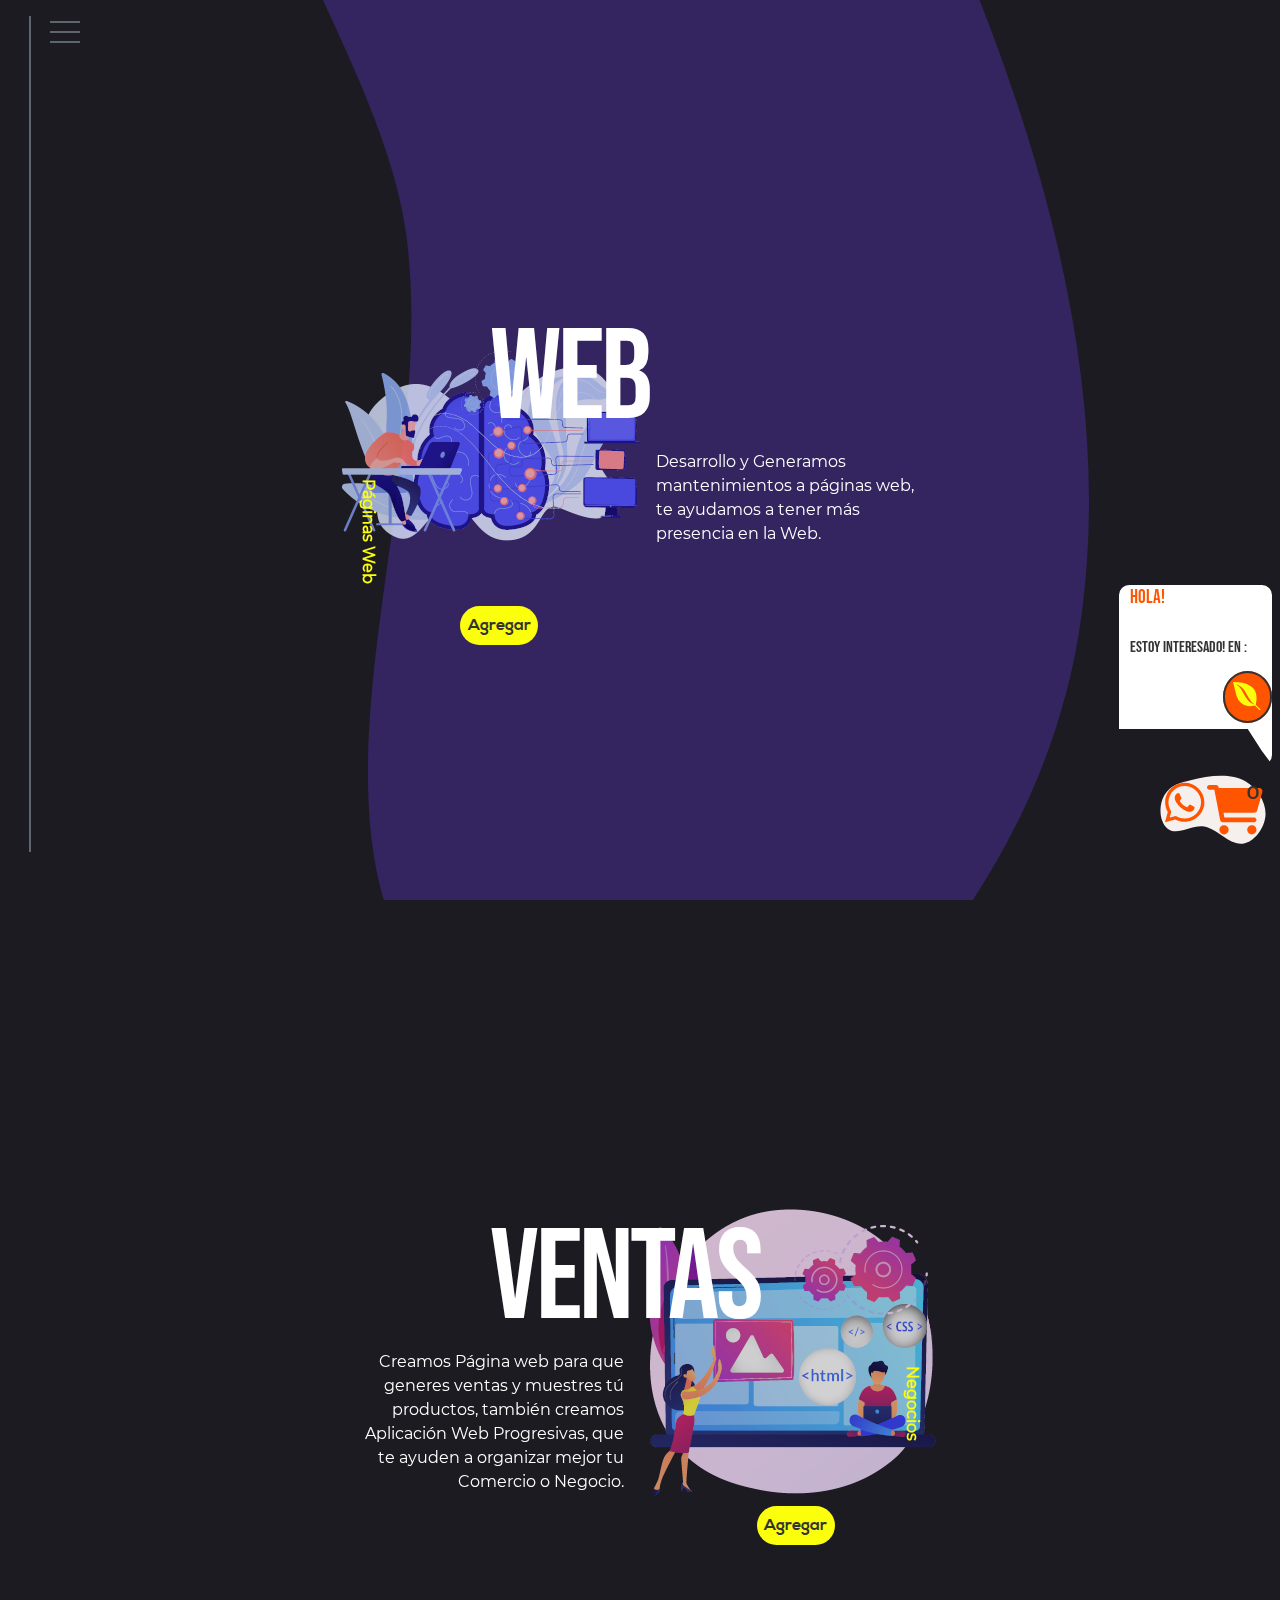
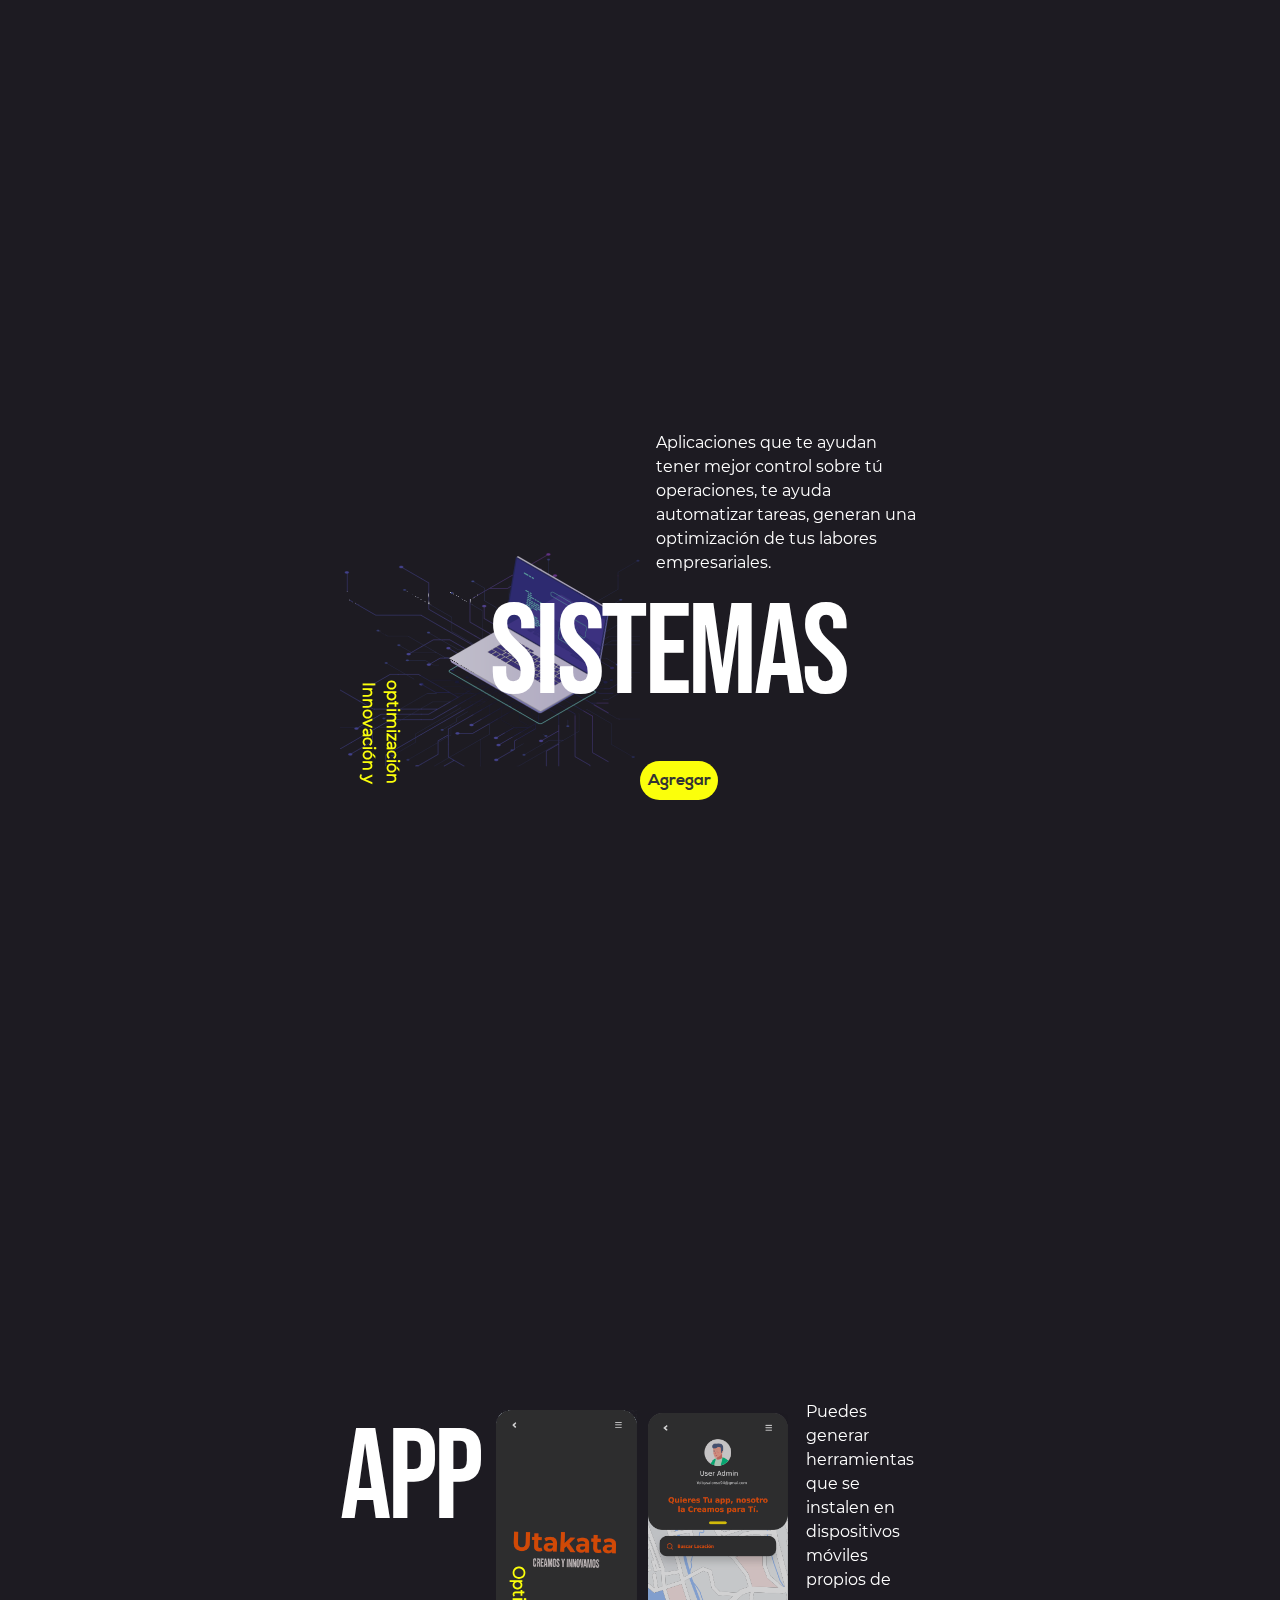
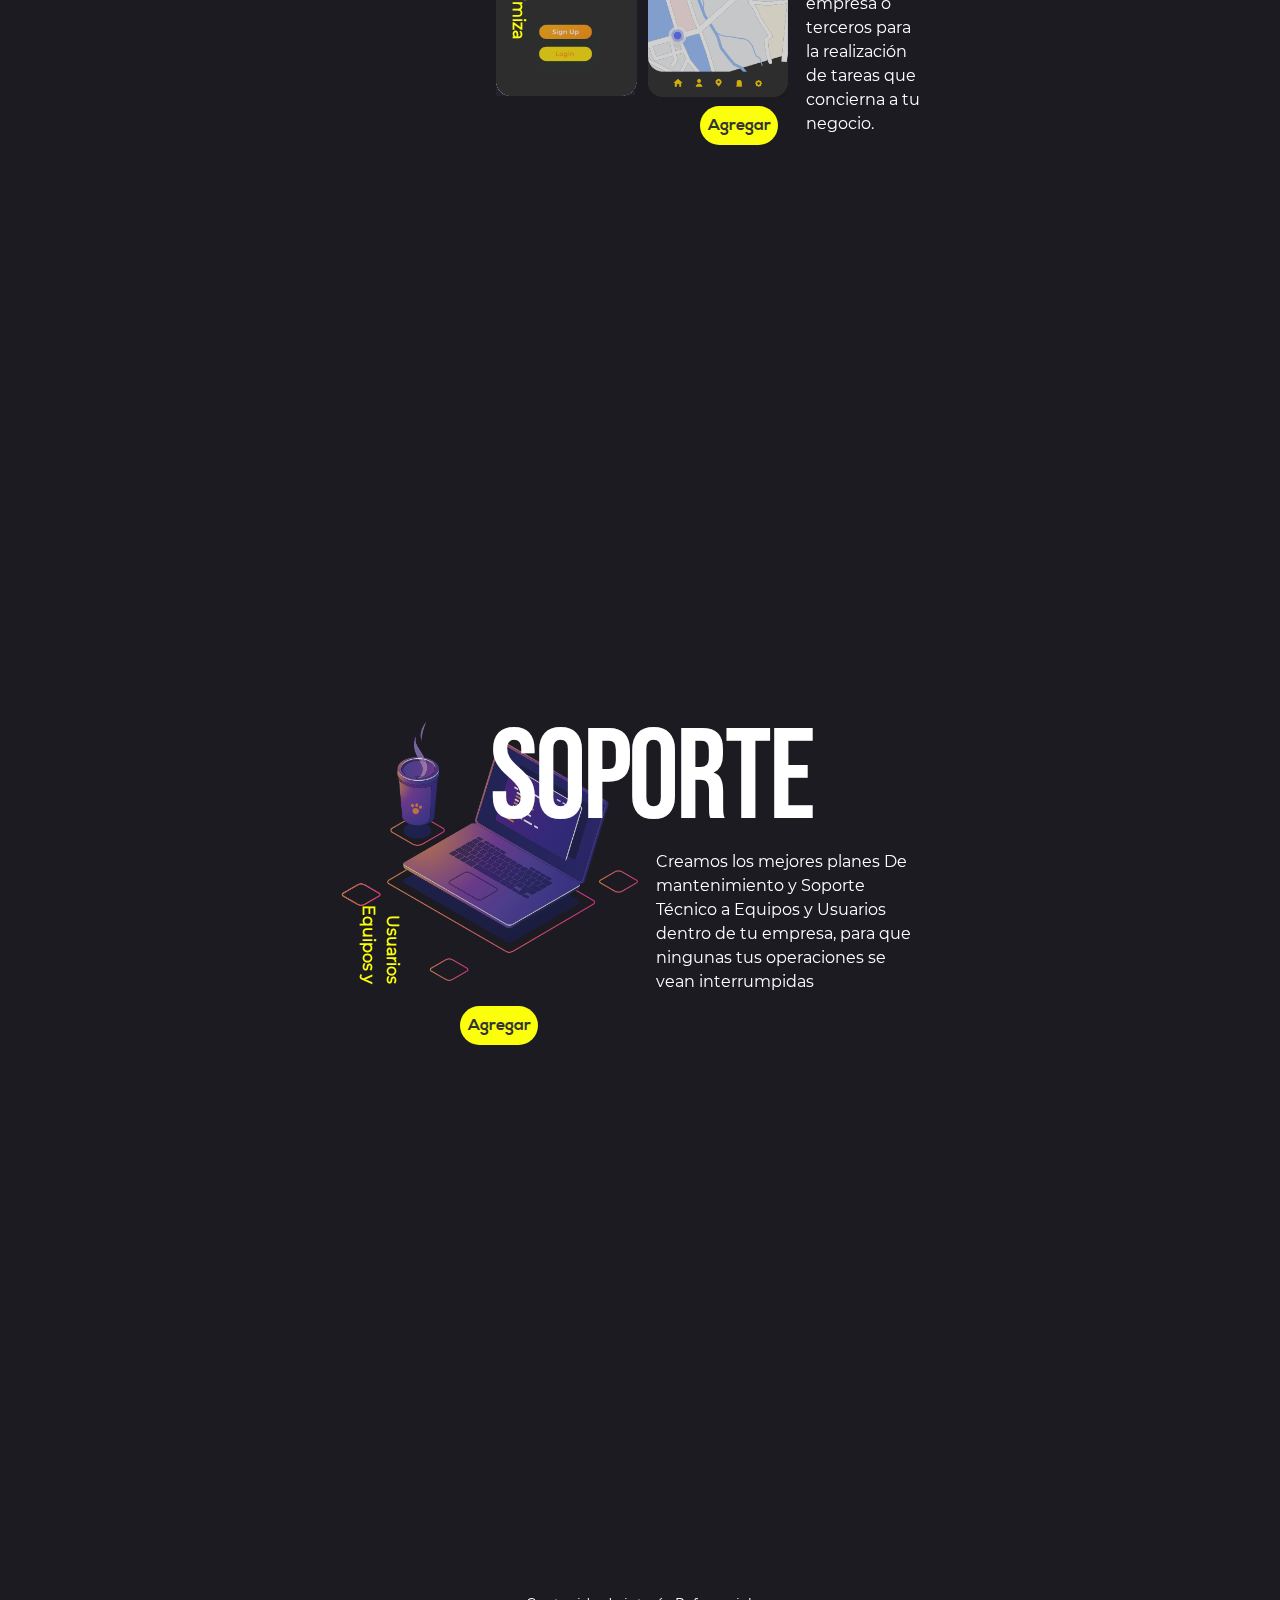
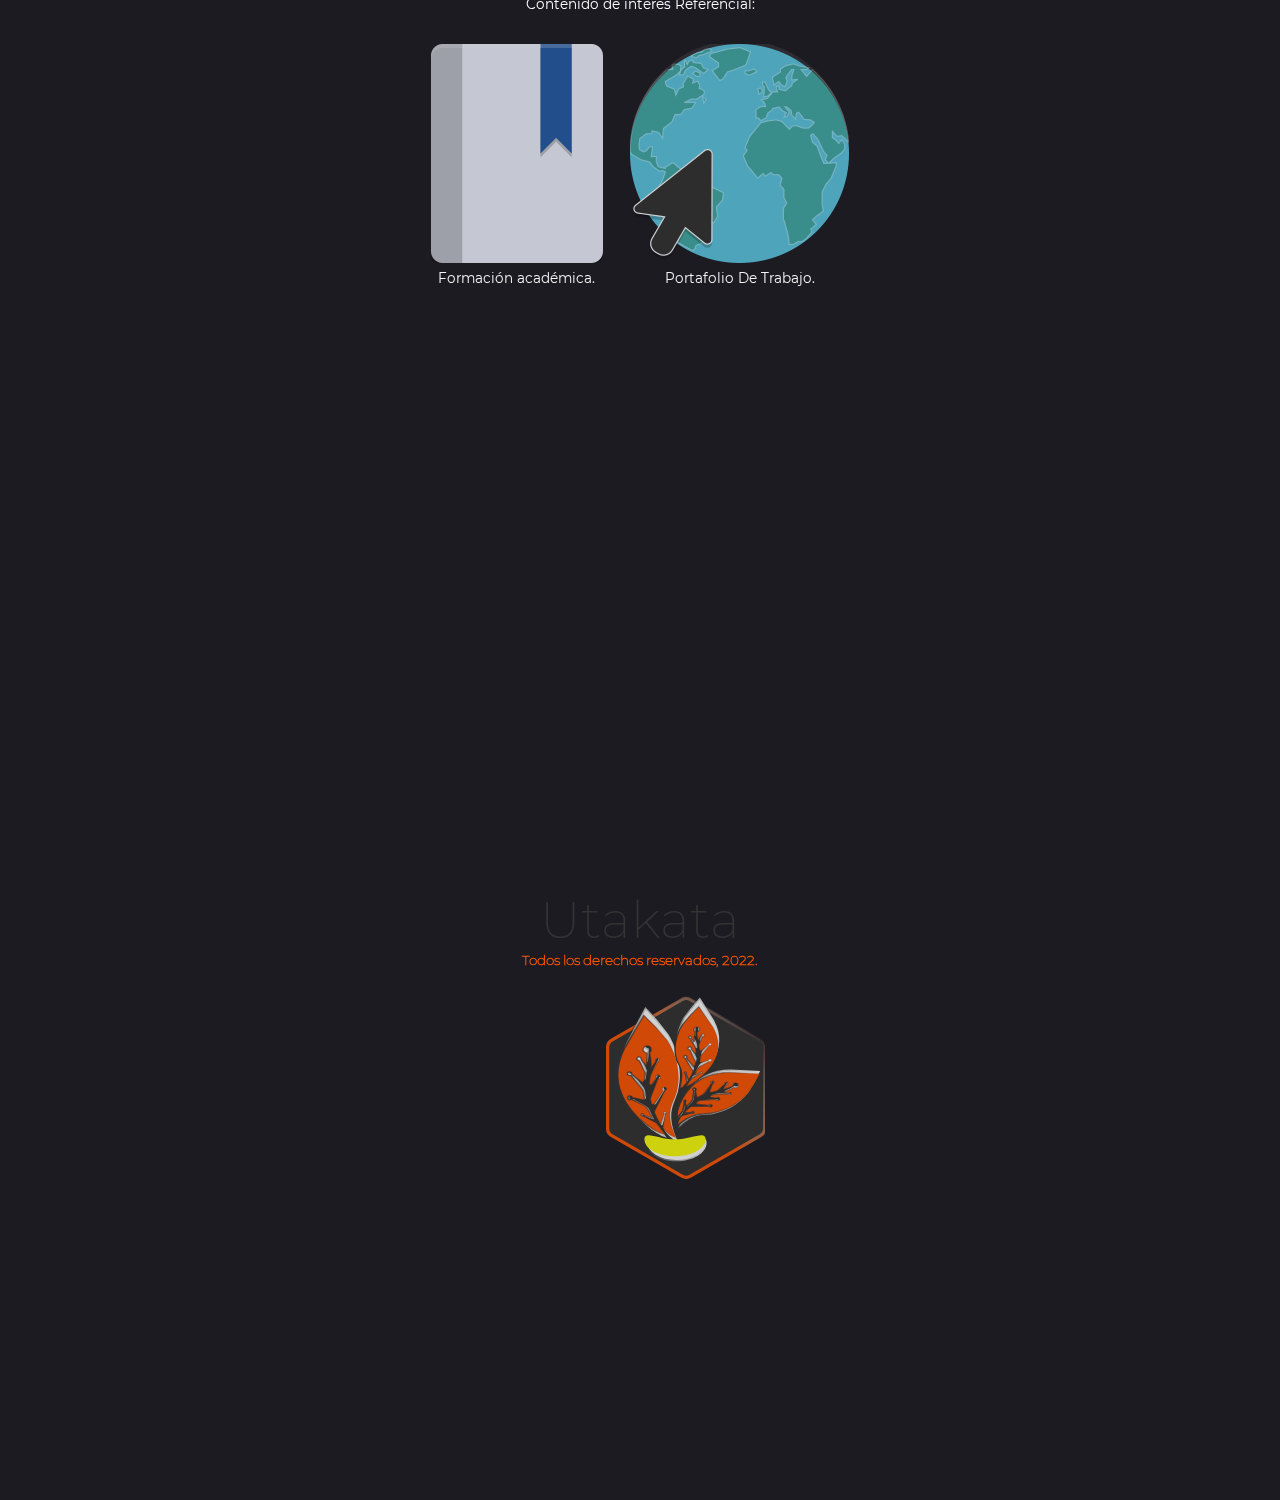
==== index2.html @ 4de7e8af "Base de Desarrollo" ====
<!DOCTYPE html>
<html lang="es" class="no-js">

<head>
	<meta charset="UTF-8" />
	<meta name="viewport" content="width=device-width, initial-scale=1">
	<title>Utakata</title>
	<meta name="description" content="Somos Empresa de creación de sistemas Web y Desktop  full time, para la Creación de sistemas." />
	<meta name="keywords"
		content="background, svg, html5, animation, scroll, shape, web development, css, javascript, php" />
	<meta name="author" content="Alonso Blanco"/>
	<link rel="shortcut icon" href="./img/Favicon.png">
	<link rel="stylesheet" type="text/css" href="css/normalize.css" />
	<link rel="stylesheet" type="text/css" href="css/bootstra/css/bootstrap.min.css" />
	<link rel="stylesheet" type="text/css" href="./fonts/fontawesome/css/all.min.css" />
	<link rel="stylesheet" type="text/css" href="sponsor/pater.css" />
	<link rel="stylesheet" type="text/css" href="css/demo.css" />
	<link rel="stylesheet" type="text/css" href="css/sidebar.css" />
	<script src="js/snap.svg-min.js"></script>
	<script>
		document.documentElement.className = 'js';
		var supportsCssVars = function () {
			var s = document.createElement('style'),
				support;

			s.innerHTML = "root: { --tmp-var: bold; }";
			document.head.appendChild(s);
			support = !!(window.CSS && window.CSS.supports && window.CSS.supports('font-weight', 'var(--tmp-var)'));
			s.parentNode.removeChild(s);
			return support;
		}
		if (!supportsCssVars()) alert('Por favor Vísualize el Contenido en Navegador Más moderno.')
	</script>
</head>

<body class="demo-2 loading">
	<nav id="menu" class="menu">
		<button class="menu__handle"><span>Menu</span></button>
		<div class="menu__inner">
			<ul>
				<li>
					<a href="#">
						<img class="logo" src="img/startprograming.svg" alt="Sistema de Gestión y Compra">
					</a>
				</li>
				<!-- <li>
					<a href="#">
						<span class="iconsDisegn">
							<i class="fa-solid fa-code"></i>
						</span>
						<span>Desarrollo y  Creación<span>
					</a>
				</li> -->
				<li>
					<a href="#btnWEB">
						<span class="iconsDisegn">
							<i class="fa-solid fa-globe"></i>
						</span>
						<span>Páginas Web<span>
					</a>
				</li>
				<li>
					<a href="#ventasBTN">
						<span class="iconsDisegn">
							<i class="fa-solid fa-dumpster"></i>
						</span>
						<span>E-commerce<span>
					</a>
				</li>
				<li>
					<a href="#sistemas">
						<span class="iconsDisegn">
							<i class="fa-solid fa-computer"></i>
						</span>
						<span>Sistemas de Desktop<span>
					</a>
				</li>
				<li>
					<a href="#sistemas">
						<span class="iconsDisegn">
							<i class="fa-solid fa-window-restore"></i>
						</span>
						<span>Sistemas Web<span>
					</a>
				</li>
				<li>
					<a href="#appBTN">
						<span class="iconsDisegn">
							<i class="fa-solid fa-mobile-screen"></i>
						</span>
						<span>App<span>
					</a>
				</li>
				<li>
					<a href="#soporteBTN">
						<span class="iconsDisegn">
							<i class="fa-regular fa-clipboard"></i>
						</span>
						<span>
							Soporte Técnico
						<span>
					</a>
				</li>
				<!-- <li>
					<a href="#" data-bs-toggle="modal" data-bs-target="#infoEmpresa">
						<span class="iconsDisegn">
							<i class="fa-solid fa-business-time"></i>
						</span>
						<span>Nosotros<span>
					</a>
				</li> -->
				<li>
					<a href="#"  data-bs-toggle="modal" data-bs-target="#portafolio">
						<span class="iconsDisegn">
							<i class="fa-solid fa-cube"></i> 
						</span>
						<span>
							Portafolio
						<span>
					</a>
				</li>
				<!-- <li>
					<a href="#">
						<span class="iconsDisegn">
							<i class="fa-solid fa-disease"></i>
						</span>
						<span>
							Diseños
						<span>
					</a>
				</li>
				<li>
					<a href="./longi.html">
						<span class="iconsDisegn">
							<i class="fa-regular fa-circle-user"></i> 
						</span>
						<span>
							Iniciar
						<span>
					</a>
				</li>
				<li>
					<a href="#">
						<span class="iconsDisegn">
							<i class="fa-solid fa-user-plus"></i> 
						</span>
						<span>
							Registro
						<span>
					</a>
				</li>

				<li>
					<a href="#">
						<span class="iconsDisegn">
							<i class="fa-solid fa-user-xmark"></i>
						</span>
						<span>
							Cerrar Sección
						<span>
					</a>
				</li> -->
			</ul>
		</div>
		<div class="morph-shape" data-morph-open="M300-10c0,0,295,164,295,410c0,232-295,410-295,410"
			data-morph-close="M300-10C300-10,5,154,5,400c0,232,295,410,295,410">
			<svg width="100%" height="100%" viewBox="0 0 600 800" preserveAspectRatio="none">
				<path fill="none" d="M300-10c0,0,0,164,0,410c0,232,0,410,0,410" />
			</svg>
		</div>
	</nav>

	<main>
		<div class="morph-wrap">
			<svg class="morph" width="1400" height="770" viewBox="0 0 1400 770">
				<path
					d="M 262.9,252.2 C 210.1,338.2 212.6,487.6 288.8,553.9 372.2,626.5 511.2,517.8 620.3,536.3 750.6,558.4 860.3,723 987.3,686.5 1089,657.3 1168,534.7 1173,429.2 1178,313.7 1096,189.1 995.1,130.7 852.1,47.07 658.8,78.95 498.1,119.2 410.7,141.1 322.6,154.8 262.9,252.2 Z" />
			</svg>
		</div>

		<div class="content-wrap" id='btnWEB'>
			<div class="content content--layout content--layout-1">
				<img class="content__img" src="img/servicios/20945347.png" alt="Publicidad en Linea" />
				<!-- solid style -->

				<h3 class="content__title">Web</h3>
				<p class="content__author">Páginas Web</p>
				<p class="content__desc">
					Desarrollo y Generamos mantenimientos a páginas web, te ayudamos a tener más presencia en la Web.
				</p>
				<a href="#btnWEB" class="content__link btnWEB" >
					Agregar
					<span class="addCarkIcons">
						<i class="fa-solid fa-cart-shopping"></i>
					</span>
				</a>
			</div>
		</div>
		<div class="content-wrap" id='ventasBTN'>
			<div class="content content--layout content--layout-2">
				<img class="content__img" src="img/servicios/4.png" alt="Sistemas de Ventas." />
				<h3 class="content__title">Ventas</h3>
				<p class="content__author">Negocios</p>
				<p class="content__desc">
					Creamos Página web para que generes ventas y muestres tú productos,
					también creamos Aplicación Web Progresivas, que te ayuden a organizar
					mejor tu Comercio o Negocio.
				</p>
				<a href="#ventasBTN" class="content__link ventasBTN">
					Agregar
					<span class="addCarkIcons">
						<i class="fa-solid fa-cart-shopping"></i>
					</span>
				</a>
			</div>
		</div>
		<div class="content-wrap" id="sistemas">
			<div class="content content--layout content--layout-3">
				<img class="content__img" src="img/servicios/777.png" alt="Creación de Sistemas " />
				<h3 class="content__title">Sistemas </h3>
				<p class="content__author">Innovación y optimización</p>
				<p class="content__desc">
					Aplicaciones que te ayudan tener mejor control sobre tú operaciones,
					te ayuda automatizar tareas, generan una optimización de tus labores empresariales.
				</p>
				<a href="#sistemas" class="content__link sistemas">
					Agregar
					<span class="addCarkIcons">
						<i class="fa-solid fa-cart-shopping"></i>
					</span>
				</a>
			</div>
		</div>
		<div class="content-wrap" id="appBTN">
			<div class="content content--layout content--layout-4">
				<img class="content__img" src="img/servicios/path416.png" alt="Creación de APP" />
				<h3 class="content__title">App</h3>
				<p class="content__author">Optimiza</p>
				<p class="content__desc">
					Puedes generar herramientas que se instalen en dispositivos móviles propios
					de empresa o terceros para la realización de tareas que concierna a tu negocio.
				</p>
				<a href="#appBTN" class="content__link appBTN">
					Agregar
					<span class="addCarkIcons">
						<i class="fa-solid fa-cart-shopping"></i>
					</span> </a>
			</div>
		</div>
		<div class="content-wrap" id ="soporteBTN">
			<div class="content content--layout content--layout-1">
				<img class="content__img" src="img/servicios/971.png" alt="Soporte Técnico"/>
				<h3 class="content__title">Soporte </h3>
				<p class="content__author">Equipos y Usuarios</p>
				<p class="content__desc">
					Creamos los mejores planes De mantenimiento y Soporte Técnico a Equipos y Usuarios dentro de tu
					empresa,
					para que ningunas tus operaciones se vean interrumpidas
				</p>
				<a href="#soporteBTN" class="content__link soporteBTN"  >
					Agregar
					<span class="addCarkIcons">
						<i class="fa-solid fa-cart-shopping"></i>
					</span>
				</a>
			</div>
		</div>
		<!-- Contenido de Referencia  -->
		<section class="content content--related content-wrap">
			<p class="content__info">Contenido de interés Referencial:</p>
			<a class="content__related-item" >
				<img class="content__related-img" src="img/referencial/formaciones.png">
				<h3 class="content__related-title">Formación académica.</h3>
			</a>
			<a class="content__related-item" href="https://tympanus.net/Development/ItemRevealer/">
				<img class="content__related-img" src="./img/referencial/Portafolio.png">
				<h3 class="content__related-title">Portafolio De Trabajo.</h3>
			</a>
		
		</section>


  <!-- Modal portafolio -->
  <div class="modal fade" id="portafolio" tabindex="-1" aria-labelledby="portafolioLabel" aria-hidden="true">
	<div class="modal-dialog modal-xl">
	  <div class="modal-content">
		<div class="modal-header">
		  <h5 class="modal-title text-dark" id="portafolioLabel">Portafolios</h5>
		  <button type="button" class="btn-close" data-bs-dismiss="modal" aria-label="Close"></button>
		</div>
		<div class="modal-body pt-3">
			<div class="timeline">
				<!-- Left vertical line -->
				<div class="timeline__line"></div>
			
				<!-- The timeline items timeline -->
				<div class="timeline__items">
					<!-- Each timeline item -->
					<div class="timeline__item">
						<!-- The circle and title -->
						<div class="timeline__top">
							<!-- The circle -->
							<div class="timeline__circle p-1"> 
								<span class="mt-2">
									<svg xmlns="http://www.w3.org/2000/svg" viewBox="0 0 640 512">
										<!--! Font Awesome Pro 6.2.0 by @fontawesome - https://fontawesome.com License - https://fontawesome.com/license (Commercial License) Copyright 2022 Fonticons, Inc. -->
										<path d="M64 96c0-35.3 28.7-64 64-64H512c35.3 0 64 28.7 64 64V352H512V96H128V352H64V96zM0 403.2C0 392.6 8.6 384 19.2 384H620.8c10.6 0 19.2 8.6 19.2 19.2c0 42.4-34.4 76.8-76.8 76.8H76.8C34.4 480 0 445.6 0 403.2zM281 209l-31 31 31 31c9.4 9.4 9.4 24.6 0 33.9s-24.6 9.4-33.9 0l-48-48c-9.4-9.4-9.4-24.6 0-33.9l48-48c9.4-9.4 24.6-9.4 33.9 0s9.4 24.6 0 33.9zM393 175l48 48c9.4 9.4 9.4 24.6 0 33.9l-48 48c-9.4 9.4-24.6 9.4-33.9 0s-9.4-24.6 0-33.9l31-31-31-31c-9.4-9.4-9.4-24.6 0-33.9s24.6-9.4 33.9 0z"/>
									</svg>
									
								</span>
								
							</div>
			
							<!-- The title -->
							<div class="timeline__title">Simple Data Corp</div>
						</div>
			
						<!-- The description -->
						<div class="timeline__desc">
							Empresa con sede oficial en Chile, posee sucursales en países de Europa y Latino America, encargada de la <strong> Creación de Herramientas y Automatización</strong> de Servicios dentro de las organizaciones, En Dicha Empresa me 
							encargue  del Trabajo  <strong>	 FullStack</strong>, del Desarrollo de nuevos servicios tanto <strong> "Soap y Rest"</strong>, Gestión de Base de Datos bajo <strong>MySql</strong> mayormente encargado de la creación Backend, para la corrección
							de comportamientos del <strong>Sistema</strong>.
						</div>
					</div>

					<!-- Each timeline item -->
					<div class="timeline__item">
						<!-- The circle and title -->
						<div class="timeline__top">
							<!-- The circle -->
							<div class="timeline__circle  p-1">
								<span class="">
									<svg xmlns="http://www.w3.org/2000/svg" viewBox="0 0 576 512">
										<!--! Font Awesome Pro 6.2.0 by @fontawesome - https://fontawesome.com License - https://fontawesome.com/license (Commercial License) Copyright 2022 Fonticons, Inc. -->
										<path d="M208 80c0-26.5 21.5-48 48-48h64c26.5 0 48 21.5 48 48v64c0 26.5-21.5 48-48 48h-8v40H464c30.9 0 56 25.1 56 56v32h8c26.5 0 48 21.5 48 48v64c0 26.5-21.5 48-48 48H464c-26.5 0-48-21.5-48-48V368c0-26.5 21.5-48 48-48h8V288c0-4.4-3.6-8-8-8H312v40h8c26.5 0 48 21.5 48 48v64c0 26.5-21.5 48-48 48H256c-26.5 0-48-21.5-48-48V368c0-26.5 21.5-48 48-48h8V280H112c-4.4 0-8 3.6-8 8v32h8c26.5 0 48 21.5 48 48v64c0 26.5-21.5 48-48 48H48c-26.5 0-48-21.5-48-48V368c0-26.5 21.5-48 48-48h8V288c0-30.9 25.1-56 56-56H264V192h-8c-26.5 0-48-21.5-48-48V80z"/>
									</svg>
								</span>
							</div>
			
							<!-- The title -->
							<div class="timeline__title">Alcaldía de Zamora</div>
						</div>
			
						<!-- The description -->
						<div class="timeline__desc">
							Con un personal a mi encargo nos encontrábamos con la tarea de brindar soluciones Programada <strong>tecnológicas e innovadoras</strong>, para cada unas de las dependencias adscrita a tal instituto Gubernamental, 
							soluciones que estaban orientadas al ámbitos físicos y lógicos a través de la gestión de la data o base de Datos del municipio u constituyentes dentro del Sistema "SISGEM",
							<strong> programación web y desktop</strong> para la gestión y organización de Oficinas, en Dicha institución Cumplí funciones de <strong>soporte Técnico a equipos y Usuario</strong>, Programador <strong>FullStack</strong>
							y <strong>Curador de Datos</strong>.  
						</div>
					</div>
			
					<!-- Each timeline item -->
					<div class="timeline__item">
						<!-- The circle and title -->
						<div class="timeline__top">
							<!-- The circle -->
							<div class="timeline__circle  p-1">
								<span class="">
									<svg xmlns="http://www.w3.org/2000/svg" viewBox="0 0 512 512">
										<!--! Font Awesome Pro 6.2.0 by @fontawesome - https://fontawesome.com License - https://fontawesome.com/license (Commercial License) Copyright 2022 Fonticons, Inc. -->
										<path d="M418.4 157.9c35.3-8.3 61.6-40 61.6-77.9c0-44.2-35.8-80-80-80c-43.4 0-78.7 34.5-80 77.5L136.2 151.1C121.7 136.8 101.9 128 80 128c-44.2 0-80 35.8-80 80s35.8 80 80 80c12.2 0 23.8-2.7 34.1-7.6L259.7 407.8c-2.4 7.6-3.7 15.8-3.7 24.2c0 44.2 35.8 80 80 80s80-35.8 80-80c0-27.7-14-52.1-35.4-66.4l37.8-207.7zM156.3 232.2c2.2-6.9 3.5-14.2 3.7-21.7l183.8-73.5c3.6 3.5 7.4 6.7 11.6 9.5L317.6 354.1c-5.5 1.3-10.8 3.1-15.8 5.5L156.3 232.2z"/>
									</svg>
								</span>
							</div>
			
							<!-- The title -->
							<div class="timeline__title">Lara Grafico.com</div>
						</div>
			
						<!-- The description -->
						<div class="timeline__desc">
							Encargado de la <strong>programacion de Carritos de Compras</strong>, Aplicaciones de Enseñanza, 
							Formularios de Contactos y Eventos, la <strong>programación</strong> a Organizaciones, de <strong>software Móviles y Web</strong>. 
						</div>
					</div>

					<!-- Each timeline item -->
					<div class="timeline__item">
						<!-- The circle and title -->
						<div class="timeline__top">
							<!-- The circle -->
							<div class="timeline__circle  p-1">
								<span class="">
									<svg xmlns="http://www.w3.org/2000/svg" viewBox="0 0 512 512">
										<!--! Font Awesome Pro 6.2.0 by @fontawesome - https://fontawesome.com License - https://fontawesome.com/license (Commercial License) Copyright 2022 Fonticons, Inc. -->
										<path d="M32 32H480c17.7 0 32 14.3 32 32V96c0 17.7-14.3 32-32 32H32C14.3 128 0 113.7 0 96V64C0 46.3 14.3 32 32 32zm0 128H480V416c0 35.3-28.7 64-64 64H96c-35.3 0-64-28.7-64-64V160zm128 80c0 8.8 7.2 16 16 16H336c8.8 0 16-7.2 16-16s-7.2-16-16-16H176c-8.8 0-16 7.2-16 16z"/>
									</svg>
								</span>
							</div>
			
							<!-- The title -->
							<div class="timeline__title">Purolomo</div>
						</div>
			
						<!-- The description -->
						<div class="timeline__desc">
							Encargado del almacenaje y despacho de los productos y materias Primar producidos por Dicha empresa. Donde Desarrolle <strong>WEBAPP</strong> 	
						</div>
					</div>

						<!-- Each timeline item -->
						<div class="timeline__item">
							<!-- The circle and title -->
							<div class="timeline__top">
								<!-- The circle -->
								<div class="timeline__circle  p-1">
									<span class="">
										<svg xmlns="http://www.w3.org/2000/svg" viewBox="0 0 576 512">
											<!--! Font Awesome Pro 6.2.0 by @fontawesome - https://fontawesome.com License - https://fontawesome.com/license (Commercial License) Copyright 2022 Fonticons, Inc. -->
											<path d="M290.8 48.6l78.4 29.7L288 109.5 206.8 78.3l78.4-29.7c1.8-.7 3.8-.7 5.7 0zM136 92.5V204.7c-1.3 .4-2.6 .8-3.9 1.3l-96 36.4C14.4 250.6 0 271.5 0 294.7V413.9c0 22.2 13.1 42.3 33.5 51.3l96 42.2c14.4 6.3 30.7 6.3 45.1 0L288 457.5l113.5 49.9c14.4 6.3 30.7 6.3 45.1 0l96-42.2c20.3-8.9 33.5-29.1 33.5-51.3V294.7c0-23.3-14.4-44.1-36.1-52.4l-96-36.4c-1.3-.5-2.6-.9-3.9-1.3V92.5c0-23.3-14.4-44.1-36.1-52.4l-96-36.4c-12.8-4.8-26.9-4.8-39.7 0l-96 36.4C150.4 48.4 136 69.3 136 92.5zM392 210.6l-82.4 31.2V152.6L392 121v89.6zM154.8 250.9l78.4 29.7L152 311.7 70.8 280.6l78.4-29.7c1.8-.7 3.8-.7 5.7 0zm18.8 204.4V354.8L256 323.2v95.9l-82.4 36.2zM421.2 250.9c1.8-.7 3.8-.7 5.7 0l78.4 29.7L424 311.7l-81.2-31.1 78.4-29.7zM523.2 421.2l-77.6 34.1V354.8L528 323.2v90.7c0 3.2-1.9 6-4.8 7.3z"/>
										</svg>
									</span>
								</div>
				
								<!-- The title -->
								<div class="timeline__title">Dilia.net</div>
							</div>
				
							<!-- The description -->
							<div class="timeline__desc">
								Encargado de <strong>FullStack</strong> Desarrollando software para empresa de gestión y organización. 
							</div>
						</div>

					<!-- Repeat other items -->
				
				</div>
			</div>
		</div>
		<div class="modal-footer">
		  <button type="button" class="btn btn-danger" data-bs-dismiss="modal">Cerrar</button>
		</div>
	  </div>
	</div>
  </div>
  

  <!-- MOdal para la infamcion de Empresa -->

   <!-- Modal -->
   <div class="modal fade" id="infoEmpresa" tabindex="-1" aria-labelledby="infoEmpresaLabel" aria-hidden="true">
	<div class="modal-dialog modal-xl">
	  <div class="modal-content">
		<div class="modal-header">
		  <h5 class="modal-title" id="infoEmpresaLabel">Modal title</h5>
		  <button type="button" class="btn-close" data-bs-dismiss="modal" aria-label="Close"></button>
		</div>
		<div class="modal-body pt-3">
			<div class="timeline">
				<!-- Left vertical line -->
				<div class="timeline__line"></div>
			
				<!-- The timeline items timeline -->
				<div class="timeline__items">
					<!-- Each timeline item -->
					<div class="timeline__item">
						<!-- The circle and title -->
						<div class="timeline__top">
							<!-- The circle -->
							<div class="timeline__circle"></div>
			
							<!-- The title -->
							<div class="timeline__title">Titulo</div>
						</div>
			
						<!-- The description -->
						<div class="timeline__desc">
							Lorem ipsum dolor sit amet consectetur adipisicing elit. Dignissimos, rerum hic minima magnam non nostrum quaerat temporibus veniam nulla rem neque cupiditate repudiandae magni dolores ex dicta provident, ut enim!
						</div>
					</div>

					<!-- Each timeline item -->
					<div class="timeline__item">
						<!-- The circle and title -->
						<div class="timeline__top">
							<!-- The circle -->
							<div class="timeline__circle"></div>
			
							<!-- The title -->
							<div class="timeline__title">Titulo</div>
						</div>
			
						<!-- The description -->
						<div class="timeline__desc">
							Lorem ipsum dolor sit amet consectetur adipisicing elit. Dignissimos, rerum hic minima magnam non nostrum quaerat temporibus veniam nulla rem neque cupiditate repudiandae magni dolores ex dicta provident, ut enim!
						</div>
					</div>
			
					<!-- Repeat other items -->
				
				</div>
			</div>
		</div>
		<div class="modal-footer">
		  <button type="button" class="btn btn-danger" data-bs-dismiss="modal">Cerrar</button>
		</div>
	  </div>
	</div>
  </div>
  
		<div class="inverted-corners" >
			<article>
				<span class="TitleColor">
					Hola! 
				</span>	
				<span class="TextDescript mt-4">
					Estoy interesado! en :
				</span>
				<span class="ElementSet">
				</span>

			</article>
			<span >
				<span class="enviarData" id="whatsapp">
					<i class="fa-brands fa-envira"></i>
				</span>
			</span>
		</div>
		<article class="toolsWhatsapp"  >
			<span class="btnWhatsapp">
				<i class="fa-brands fa-whatsapp"></i>	
			</span>
			<span class="btnCark" >
				<i class="fa-solid fa-cart-shopping"></i>
				<span class="contCark">
					0
				</span>
			</span>
		</article>
		<div class="morph-whatsapp">
			<svg class="whatsapp" width="1400" height="770" viewBox="0 0 1400 770" color='#f50'>
				<path 
					d="M 262.9,252.2 C 210.1,338.2 212.6,487.6 288.8,553.9 372.2,626.5 511.2,517.8 620.3,536.3 750.6,558.4 860.3,723 987.3,686.5 1089,657.3 1168,534.7 1173,429.2 1178,313.7 1096,189.1 995.1,130.7 852.1,47.07 658.8,78.95 498.1,119.2 410.7,141.1 322.6,154.8 262.9,252.2 Z"
             		fill = '#f5f0ee'
              	/>
			</svg>
		</div>
		
	</main>
	<footer>
		<div class="content content--footer">
			<h4 class="content__info">Utakata</h4>
			<p class="content__info">
				Todos los derechos reservados, 2022.
			</p>
			<img class="content__related-img" src="img/startprograming.svg">
		</div>
	</footer>
	<script src="fonts/fontawesome/js/all.min.js"></script>
	<script src="js/imagesloaded.pkgd.min.js"></script>
	<script src="js/anime.min.js"></script>
	<script src="js/scrollMonitor.js"></script>
	<script src="js/demo2.js"></script>
	<script src="js/classie.js"></script>
	<script src="css/bootstra/js/bootstrap.bundle.min.js"></script>
	

	<script>
			(function () {

				function SVGMenu(el, options) {
					this.el = el;
					this.init();
				}

				SVGMenu.prototype.init = function () {
					this.trigger = this.el.querySelector('button.menu__handle');
					this.shapeEl = this.el.querySelector('div.morph-shape');

					var s = Snap(this.shapeEl.querySelector('svg'));
					this.pathEl = s.select('path');
					this.paths = {
						reset: this.pathEl.attr('d'),
						open: this.shapeEl.getAttribute('data-morph-open'),
						close: this.shapeEl.getAttribute('data-morph-close')
					};

					this.isOpen = false;

					this.initEvents();
				};

				SVGMenu.prototype.initEvents = function () {
					this.trigger.addEventListener('click', this.toggle.bind(this));
				};

				SVGMenu.prototype.toggle = function () {
					var self = this;

					if (this.isOpen) {
						classie.remove(self.el, 'menu--anim');
						setTimeout(function () { classie.remove(self.el, 'menu--open'); }, 250);
					}
					else {
						classie.add(self.el, 'menu--anim');
						setTimeout(function () { classie.add(self.el, 'menu--open'); }, 250);
					}
					this.pathEl.stop().animate({ 'path': this.isOpen ? this.paths.close : this.paths.open }, 350, mina.easeout, function () {
						self.pathEl.stop().animate({ 'path': self.paths.reset }, 800, mina.elastic);
					});

					this.isOpen = !this.isOpen;
				};

				new SVGMenu(document.getElementById('menu'));

			})();
	</script>
	<script src="js/cart.js" type="module"></script>
</body>

</html>
---- sponsor/pater.css ----
.pater {
	font-size: 0.65em;
	position: fixed;
	bottom: 0;
	right: 0;
	width: 100%;
	padding: 1.5em;
	display: flex;
    align-items: center;
    flex-wrap: wrap;
    background: var(--background-color-3);
}

.pater,
.pater:hover {
	color: #fff;
}

.pater::after {
	letter-spacing: 0.05em;
	content: 'Sponsor';
	text-transform: uppercase;
	font-size: 0.7em;
	position: absolute;
	top: 0.35em;
	right: 0.5em;
	opacity: 0.5;
	letter-spacing: 0.085em;
}

.pater__deco {
	display: none;
}

.pater__img {
	display: inline-block;
	width: 100%;
	max-width: 160px;
	position: relative;
	margin: 0 1em 0 0;
}

.pater__title {
	display: inline-block;
	font-weight: 500;
	text-transform: uppercase;
	letter-spacing: 0.05em;
	text-indent: -0.05em;
	margin: 0;
	position: relative;
	margin: 0.75em 0 0;
}

.pater__desc {
	display: none;
}

@media screen and (min-width: 50em) {
	.pater {
		text-align: right;
		top: 0;
		bottom: auto;
		width: auto;
		padding: 3em 1.5em 0 0;
		display: block;
		font-size: 0.85em;
		background: transparent;
	}
	.pater::after {
		top: 1.5em;
		right: 1.5em;
		left: auto;
		font-size: 0.85em;
	}
	.pater__title {
		display: block;
		margin: 0.75em 0;
	}
	.pater__desc {
		display: block;
		color: #fff;
		margin: 0;
		position: relative;
		width: 100%;
		max-width: 260px;
		pointer-events: none;
		opacity: 0;
		transform: translate3d(0,-10px,0);
		transition: opacity 0.3s, transform 0.3s;
	}
	.pater__img {
		max-width: 200px;
		width: auto;
		margin: 0;
	}
	.pater:hover .pater__desc {
		opacity: 1;
		transform: translate3d(0,0,0);
		transition-delay: 0.2s;
	}
	.pater__deco {
		display: block;
		position: absolute;
		top: 0;
		right: 0;
		fill: var(--background-color-3);
		transform: translate3d(100%,-100%,0) rotate3d(0,0,1,40deg) scale3d(1,0.2,1);
		transition: transform 0.5s ease-out;
	}
	.pater:hover .pater__deco {
		transform: translate3d(0,0,0) scale3d(1,1,1);
	}
}
---- css/demo.css ----
:root{
	--primari-color: #f50;
	--primari-color-axuliar: rgba(213, 84, 19, 0.874);
	--secund-color: #fbff0b;
	--fondoColor :  #333;

	--text-color: #fff;
	--background-color: #363dc2;
	--background-color-2: #282faf;
	--background-color-3: #202692;
	--link-color: #03b9f1;
	--link-hover-color: #f5f0ee;
    --inverted-corners-size: 2rem;

}

@font-face {
	font-family: 'nexa_boldregular';
	font-weight: bold;
	font-style: normal;
	src: url('../fonts/nexa_boldfree_macroman/Nexa_Free_Bold-webfont.eot');
	src: url('../fonts/nexa_boldfree_macroman/Nexa_Free_Bold-webfont.eot?#iefix') format('embedded-opentype'), url('../fonts/nexa_boldfree_macroman/Nexa_Free_Bold-webfont.woff2') format('woff2'), url('../fonts/nexa_boldfree_macroman/Nexa_Free_Bold-webfont.woff') format('woff'), url('../fonts/nexa_boldfree_macroman/Nexa_Free_Bold-webfont.ttf') format('truetype'), url('../fonts/nexa_boldfree_macroman/Nexa_Free_Bold-webfont.svg#nexa_boldregular') format('svg');
}

@font-face {
	font-family: 'Montserrat';
	src: url('../fonts/Montserrat/Montserrat-Regular.ttf');
}

@font-face {
	font-family: 'Montserrat-ExtraLight';
	src: url('../fonts/Montserrat/Montserrat-ExtraLight.ttf');
}


@font-face {
	font-family: 'BebasNeue';
	src: url('../fonts/Bebas_Neue/BebasNeue-Regular.ttf');
}
*,
*::after,
*::before {
	-webkit-box-sizing: border-box;
	box-sizing: border-box;
}

body {
	

	font-family: 'Montserrat', monospace;
	font-weight: 500;
	color: var(--text-color);
	background-color: var(--background-color);
	-webkit-font-smoothing: antialiased;
	-moz-osx-font-smoothing: grayscale;
	z-index: -1;
}

/* Page Loader */
.js .loading::before {
	content: '';
	position: fixed;
	z-index: 10000;
	top: 0;
	left: 0;
	width: 100%;
	height: 100%;
	background: var(--background-color);
}

.js .loading::after {
	content: '';
	position: fixed;
	z-index: 10000;
	top: calc(50% - 30px);
	left: calc(50% - 30px);
	width: 60px;
	height: 60px;
	border-radius: 50%;
	border: 10px solid var(--primari-color);
	border-left-color: var(--text-color);
	animation: loaderAnim 0.8s linear infinite forwards;
}

@keyframes loaderAnim {
	to {
		transform: rotate(360deg);
	}
}

main {
	position: relative;
	width: 100%;
	overflow: hidden;
}

a {
	text-decoration: none;
	color: var(--link-color);
	outline: none;
}

a:hover,
a:focus {
	color: var(--link-hover-color);
	outline: none;
}

footer {
	font-family: 'Montserrat-ExtraLight';
	color: var(--fondoColor);
}

footer .content--footer{

	text-align: center;
	align-content: center;
	justify-content: center;
	align-items: center;
	padding: 0 2em;
	min-height: 600px;
	height: 100vh;
	font-size: 0.85em;
}

footer h4 {
	font-size: 4vw;
	color: var(--fondoColor);
	margin-bottom: 0;
}
footer p {
	font-weight: bold;
	color: var(--primari-color);
}
footer  img {
	width: 20%;
	position: relative;
	left: 52%;
}
strong {
	color: var(--primari-color);
}

.btn-danger{
	color:var(--secund-color) ;
	background-color: var(--fondoColor);
}

.hidden {
	position: absolute;
	overflow: hidden;
	width: 0;
	height: 0;
	pointer-events: none;
}

/* Icons */
.icon {
	display: block;
	width: 1.5em;
	height: 1.5em;
	margin: 0 auto;
	fill: currentColor;
}

/* Deco Shape */
.decoshape {
	top: 0;
	left: 0;
	position: absolute;
	width: 100%;
	height: 100%;
	fill: var(--background-color-3);
}

/* SVG Morph */
.morph-wrap {
	position: fixed;
	top: 0;
	left: 0;
	bottom: 0;
	width: 100%;
	overflow: hidden;
	display: flex;
	align-items: center;
	justify-content: center;
	pointer-events: none;
}

.morph {
	position: relative;
	height: 100%;
	fill: var(--background-color-2);
	flex: none;
}

/* SVG Morph whatsapp  2 */
.morph-whatsapp {
	position: fixed;
	top: 0;
	left: 86%;
	bottom: 0vw;
	width: 17.5vw;
	overflow: hidden;
	display: flex;
	align-items: center;
	justify-content: center;
	pointer-events: none;
	
}

.whatsapp {
	position: relative;
	top: 40vh;
	height: 9.5%;
	fill: var(--background-color-2);
	flex: none;
}

.toolsWhatsapp{
	position: fixed;
	top: 78%;
	left: 84.5%;
	bottom: 0vw;
	width: 18%;
	overflow: hidden;
	display: flex;
	align-items: center;
	justify-content: center;
	pointer-events: none;
	z-index: 300;
}

.btnWhatsapp{
	position: relative;
	font-size: 5vh;
	top: 1%;
	left: 7%;
	color: var(--primari-color);
}

.btnCark{
	position: relative;
	font-size: 5.5vh;
	top: 5%;
	left: 8%;
	color: var(--primari-color);
}
.contCark{
	position: absolute;
	top: .5vw;
	right: .2vw;
	color: var(--fondoColor);
	font-family: 'nexa_boldregular';
	font-size: 2vh;
}

.ElementSet{
	color: var(--primari-color);
	font-size: .9rem;
	padding: .5rem;
}
.ElementSet p {
	margin: 0 auto;
}


.enviarData {
	background-color: var(--primari-color);
	padding: 3% 6%;
	border-radius: 50%;
	position: sticky;
	left: calc(100% - 1rem);
	color: var(--secund-color);
	border: 2px solid var(--fondoColor);
	bottom: 20%;
	font-size: 2rem;
}
 .enviarData:hover{
	color: var(--fondoColor);
	border: 2px solid var(--primari-color-axuliar);
}



.content-wrap {
	position: relative;
	display: flex;
	flex-direction: column;
	justify-content: center;
	align-items: center;
	width: 100%;
	height: 100vh;
	min-height: 600px;
	pointer-events: none;
}

.content {
	position: relative;
	display: grid;
}

.content--fixed {
	position: fixed;
	top: 0;
	left: 0;
	width: 100%;
	height: 100vh;
	min-height: 600px;
	z-index: 100;
	pointer-events: none;
	padding: 1.5em;
	grid-template-columns: 50% 50%; 
	grid-template-rows: auto auto 4em;
	grid-template-areas:	"header ..."
							"... decotitle"
							"demos decotitle";
}

.content--fixed a {
	pointer-events: auto;
}

.content--layout {
	pointer-events: auto;
	justify-content: center;
	align-content: center;
	grid-template-columns: 150px 150px 150px 150px; 
	grid-template-rows: 150px 75px 75px;
	grid-template-areas:	"... title title title"
							"author ... desc desc"
							"author ... link link";
}

.content--related {
	text-align: center;
	align-content: center;
	justify-content: center;
	padding: 0 2em;
	min-height: 600px;
	height: 100vh;
	font-size: 0.85em;
}

.content__img {
	grid-column: 1 / 3;
	grid-row: 1 / 3;
	opacity: 0.8;
	width: 300px;
	height: 300px;
}

.content__title {
	grid-area: title;
	font-family: 'BebasNeue', sans-serif;
	letter-spacing: -0.025em;
	font-size: 8em;
	line-height: 160px;
	margin: 0;
	text-transform: lowercase;
	z-index: 10;
	cursor: default;
}

.content__author {
	color: var(--secund-color);
	grid-area: author;
	margin: 0;
	-webkit-writing-mode: vertical-lr;
	writing-mode: vertical-lr;
	padding: 1em;
	text-align: right;
	z-index: 10;
	cursor: default;
	font-weight: bold;
}

.content__desc {
	grid-area: desc;
	margin: 0;
	z-index: 10;
	padding: 0 1em;
	cursor: default;
}

.content__img,
.content__title,
.content__author,
.content__desc {
	transition: transform 0.3s ease-out;
}

.content__link {
	font-family: 'nexa_boldregular';
	pointer-events: auto;
	grid-area: link;
	align-self: end;
	justify-self: start;
	z-index: 10;
	padding: .6vw;
	background:var(--secund-color);
	color: var(--fondoColor);
	border-radius: 25px;
	cursor: cell;
}
.content__link .addCarkIcons{
	display: none;
}
	
.content__link:hover{
	color : var(--primari-color);
	box-shadow: 0px 0px 20px var(--link-hover-color);
}
.content__link:hover .addCarkIcons{
	display: initial;
}


.content__info {
	grid-column: 1 / 3;
}

.content__related-item {
	padding: 1em;
	transition: color 0.3s;
}

.content__related-img {
	max-width: 100%;
	opacity: 0.8;
	transition: opacity 0.3s;
}

.content__related-item:hover .content__related-img,
.content__related-item:focus .content__related-img {
	opacity: 1;
}

.content__related-title {
	font-size: 1em;
	margin: 0;
	padding: 0.5em;
}


/* Different layouts */

/* layout-2 */
.content--layout-2 {
	grid-template-areas:	"... title title title"
							"desc desc ... author"
							"link link ... author";
}

.content--layout-2 .content__img {
	grid-column: 3 / 5;
	grid-row: 1 / 3;
}

.content--layout-2 .content__desc {
	text-align: right;
}

.content--layout-2 .content__link {
	justify-self: end;
}

.content--layout-2 .content__author {
	justify-self: end;
	align-self: start;
}

/* layout-3 */
.content--layout-3 {
	grid-template-rows: 75px 75px 150px;
	grid-template-areas:	"... ... desc desc"
							"author title title title"
							"author ... link link";
}

.content--layout-3 .content__img {
	grid-column: 1 / 3;
	grid-row: 1 / 3;
}

.content--layout-3 .content__desc {
	align-self: end;
}

/* layout-4 */

.content--layout-4 {
	grid-template-areas:	"title title title desc"
							"... author ... desc"
							"... author ... link";
}

.content--layout-4 .content__img {
	grid-column: 2 / 4;
	grid-row: 1 / 3;
}

.content--layout-4 .content__author {
	justify-self: start;
	align-self: start;
}

/* Demos */
.demos {
	grid-area: demos;
	align-self: end;
}

.demo {
	display: inline-block;
	position: relative;
	font-size: 0.85em;
	margin: 0 0.25em 0.5em 0;
	padding: 1em;
}

.demo .decoshape {
	display: none;
}

.demo--current {
	color: var(--link-hover-color);
	border-color: currentColor;
}

.demo--current .decoshape {
	display: block;
	z-index: -1;
}

/* Deco elements */
.deco {
	pointer-events: none;
}

.deco--title {
	grid-area: decotitle;
	-webkit-writing-mode: vertical-lr;
	writing-mode: vertical-lr;
	text-align: right;
	align-self: end;
	justify-self: end;
}

/* Top Navigation Style */
.codrops-links {
	position: relative;
    display: flex;
    justify-content: space-between;
    align-items: center;
    margin: 0 1em 0 0;
    text-align: center;
    white-space: nowrap;
}

.codrops-icon {
	position: relative;
	display: inline-block;
	padding: 0.75em 0.75em 1em;
}

/* Demo themes */
.demo-2 {
	--background-color: #1d1b22;
	--background-color-2: #342560;
	--background-color-3: #553e9a;
	--text-color: #fff;
	--link-color: #f4f4f4;
	--link-hover-color: #fff;
}

.demo-3 {
	--background-color: #56cccf;
	--background-color-2: #41e0e4;
	--background-color-3: #1747c0;
	--text-color: #fff;
	--link-color: #fff;
	--link-hover-color: #17b1b5;
}

.demo-3 .morph {
	fill: none;
	stroke-width: 12px;
	stroke: #22bcc0;
}


/* Diseños de modificacion  */

.btnWEB{
	position: relative;
	right: 60%;
	top: 5Vh;
}

.ventasBTN{
	position: relative;
	left: 65%;
	top: 5vh;
}

.appBTN{
	position: relative;
	right: 60%;
	top: 5vh;
}
.soporteBTN {
	position: relative;
	right: 60%;
	top: 5vh;
}




.inverted-corners {
	background-color: var(--link-hover-color);
	position: fixed;
	right: .6%;
	bottom: 15%;
	width: 12%;
	height: 20%;
	border-radius: 10px;
	color: var(--fondoColor);
	padding-left: 5px;
	overflow: auto;
	-webkit-clip-path: polygon(0% 0%, 100% 0%, 100% 75%, 100% 100%, 93% 92%, 84% 80%, 0 80%); 
	clip-path: polygon(0% 0%, 100% 0%, 100% 75%, 100% 100%, 93% 92%, 84% 80%, 0 80%);
}

.inverted-corners article {
	display: flex;
	flex-direction: column;
	overflow-wrap: break-word;
	position: relative	;
	font-family: 'BebasNeue';
	font-size: 1rem;
	line-height: 1.2rem;
	padding-left: 4%;
}

.inverted-corners .TitleColor{
	color: var(--primari-color);
	font-size: 1.2rem;
	padding: 0 ; 
	margin-bottom: 5%;
	margin-top: 2%;
}

.inverted-corners .TextDescript{

}

/* Linea de Tiempo  */
.timeline {
    /* Used to position the left vertical line */
    position: relative;
	color: var(--fondoColor);
}

.timeline__line {
    /* Border */
    border-right: 2px solid var(--secund-color);

    /* Positioned at the left */
    left: 1.1rem;
    position: absolute;
    top: 0px;

    /* Take full height */
    height: 100%;

	z-index: 1;
}

.timeline__items {
    /* Reset styles */
    list-style-type: none;
    margin: 0px;
    padding: 0px;
}

.timeline__item {
    margin-bottom: 8px;
}

.timeline__top {
    /* Center the content horizontally */
    align-items: center;
    display: flex;
}

.timeline__circle {

    /* Rounded border */
    background-color: var(--secund-color);
    border-radius: 9999px;

    /* Size */
    height: 2.5rem;
    width: 2.5rem;
	z-index: 2;
}

.timeline__title {
    /* Take available width */
    flex: 1;
    margin-left: 0.5rem;
	font-family: 'BebasNeue';
	font-size: larger;
}

.timeline__desc {
    /* Make it align with the title */
    margin-left: 2rem;
}



/* Creacion de Contenido, Media query */

@media screen and (max-width: 50em) {
	.content--fixed {
		height: auto;
		min-height: 0;
		display: block;
		z-index: 1000;
		position: absolute;
	}
	.codrops-header {
		align-items: center;
		flex-direction: column;
	}
	.deco--title {
		display: none;
	}
	.demos {
		text-align: center;
	}

}

@media screen and (max-width: 40em) {
	.content--layout {
		transform: scale3d(0.8,0.8,1);
	}
}

@media screen and (max-width: 36em) {
	.content--layout {
		transform: scale3d(0.7,0.7,1);
	}
}

@media screen and (max-width: 32em) {
	.content--layout {
		transform: scale3d(0.6,0.6,1);
	}
	.content__author,
	.content__desc,
	.content__link {
		font-size: 1.35em;
	}
	.inverted-corners {
		background-color: var(--text-color);
		position: fixed;
		right: .6%;
		bottom: 16%;
		width: 35%;
		height: 20%;
		border-radius: 10px;
		color: var(--fondoColor);
		padding-left: 5px;
		overflow: auto;
		-webkit-clip-path: polygon(0% 0%, 100% 0%, 100% 75%, 100% 100%, 93% 92%, 84% 80%, 0 80%);
		clip-path: polygon(0% 0%, 100% 0%, 100% 75%, 100% 100%, 93% 92%, 84% 80%, 0 80%);
	}
	.ElementSet {
		font-size: .8rem;
		padding: .2rem;
	}

	.toolsWhatsapp {
		position: fixed;
		top: 78%;
		left: 73.5%;
		bottom: 0vw;
		width: 18%;
		overflow: hidden;
		display: flex;
		align-items: center;
		justify-content: center;
		pointer-events: none;
		z-index: 300;
	}
	.btnWhatsapp {
		position: relative;
		font-size: 3vh;
		top: 1%;
		left: 7%;
		color: var(--primari-color);
	}
	.btnCark {
		position: relative;
		font-size: 4vh;
		top: 5%;
		left: 8%;
		color: var(--primari-color);
	}
	.contCark {
		position: absolute;
		top: 1vw;
		right: 1.9vw;
		color: var(--fondoColor);
		font-family: 'nexa_boldregular';
		font-size: 2vh;
	}
	.morph-whatsapp {
		position: fixed;
		top: 0;
		left: 72%;
		bottom: 0vw;
		width: 28.5vw;
		overflow: hidden;
		display: flex;
		align-items: center;
		justify-content: center;
		pointer-events: none;
	}
	.btnWEB {
		right: 30%;
		top: 2Vh;
	}
	.soporteBTN {
		right: 30%;
		top: 4vh;
	}
	.content__desc {
		padding-left: .3em;
	}
	
}

@media screen and (max-width: 28em) {
	.content--layout {
		transform: scale3d(0.5,0.5,1);
	}
	.timeline__desc {
		font-size: .7rem;
	}
}
---- css/sidebar.css ----
.menu {
	position: fixed;
	width: 300px;
	top: 1em;
	bottom: 3em;
	left: 0;
	z-index: 100;
	overflow: hidden;
	-webkit-transform: translate3d(-150px, 0, 0);
	transform: translate3d(-150px, 0, 0);
	-webkit-transition: -webkit-transform 0.6s;
	transition: transform 0.6s;
}

.menu.menu--open {
	-webkit-transform: translate3d(0, 0, 0);
	transform: translate3d(0, 0, 0);
}

.main {
	-webkit-transition: opacity 0.6s;
	transition: opacity 0.6s;
}

.menu.menu--open + .main {
	opacity: 0.3;
	pointer-events: none;
}

.menu__inner {
	width: calc(100% + 25px);
	padding: 0 140px 2em 0;
	overflow-y: auto;
	height: 100%;
	position: relative;
	z-index: 100;
}

.menu ul {
	list-style: none;
	padding: 0 0 0 4%;
	margin: 0;
}

.menu ul i {
	font-size: 4vw;
}




/* Diseños de modificacion  */

.textLogo {
	position: relative;
	left: 0;
	top: 1vh;
	font-family: 'Bebas_Neue';
	font-size: 1vw;
}

.logo{
	position: relative;
	left: 30%;
	top: 10%;
	width: 30%;
}

.textLogo{
	position: relative;
	left: 0;
	top: 1vh;
	font-family: 'Bebas_Neue';
	font-size: 1vw;
}

.iconsDisegn{
	font-size: 1.2rem !important;
	color: var(--primari-color);
}
.menu ul li:hover .iconsDisegn{
	font-size: 1.5rem !important;
	color: var(--secund-color);
	/* color: var(--primari-color-axuliar); */

}

.menu ul li {
	margin: 0 0 2em 0;
	-webkit-transform: translate3d(-150px, 0, 0);
	transform: translate3d(-150px, 0, 0);
	-webkit-transition: -webkit-transform 0.6s;
	transition: transform 0.6s;
}

.menu.menu--anim ul li {
	-webkit-transform: translate3d(0, 0, 0);
	transform: translate3d(0, 0, 0);
}

.menu ul li:first-child {
	-webkit-transition-delay: 0.3s;
	transition-delay: 0.3s;
}

.menu ul li:nth-child(2) {
	-webkit-transition-delay: 0.2s;
	transition-delay: 0.2s;
}

.menu ul li:nth-child(3) {
	-webkit-transition-delay: 0.1s;
	transition-delay: 0.1s;
}

.menu ul li a {
	display: block;
	outline: none;
}

.menu ul li .fa {
	font-size: 2.5em;
	display: block;
	margin: 0 auto;
	color: #5f656f;
}

.menu ul li span {
	font-weight: bold;
	font-size: 0.75em;
	font-family: "Helvetica Neue", Helvetica, Arial, sans-serif;
}

.menu__handle {
	background: #2f323800;
	border: none;
	width: 30px;
	height: 24px;
	padding: 0;
	outline: none;
	position: absolute;
	top: 3px;
	right: 70px;
	z-index: 2000;
}

.menu__handle::before,
.menu__handle::after,
.menu__handle span {
	background: #5f656f;
}

.menu__handle::before,
.menu__handle::after {
	content: '';
	position: absolute;
	height: 2px;
	width: 100%;
	left: 0;
	top: 50%;
	-webkit-transform-origin: 50% 50%;
	transform-origin: 50% 50%;
	-webkit-transition: -webkit-transform 0.25s;
	transition: transform 0.25s;
}

.menu__handle span {
	position: absolute;
	width: 100%;
	height: 2px;
	left: 0;
	overflow: hidden;
	text-indent: 200%;
	-webkit-transition: opacity 0.25s;
	transition: opacity 0.25s;
}

.menu__handle::before {
	-webkit-transform: translate3d(0, -10px, 0);
	transform: translate3d(0, -10px, 0);
}

.menu__handle::after {
	-webkit-transform: translate3d(0, 10px, 0);
	transform: translate3d(0, 10px, 0);
}

.menu--open .menu__handle span {
	opacity: 0;
}

.menu--open .menu__handle::before {
	-webkit-transform: rotate3d(0, 0, 1, 45deg);
	transform: rotate3d(0, 0, 1, 45deg);
}

.menu--open .menu__handle::after {
	-webkit-transform: rotate3d(0, 0, 1, -45deg);
	transform: rotate3d(0, 0, 1, -45deg);
}

.morph-shape {
	position: absolute;
	width: 240px;
	height: 100%;
	top: 0;
	right: 0;
}

.morph-shape svg path {
	stroke: #5f656f;
	stroke-width: 5px;
}

@media screen and (max-width: 63em) {
	.main {
		padding: 0 2em;
		-webkit-transition: opacity 0.6s;
		transition: opacity 0.6s;
	}

	.menu {
		-webkit-transform: translate3d(-170px, 0, 0);
		transform: translate3d(-170px, 0, 0);
	}

	.menu.menu--open + .main {
		opacity: 0.05;
	}
}
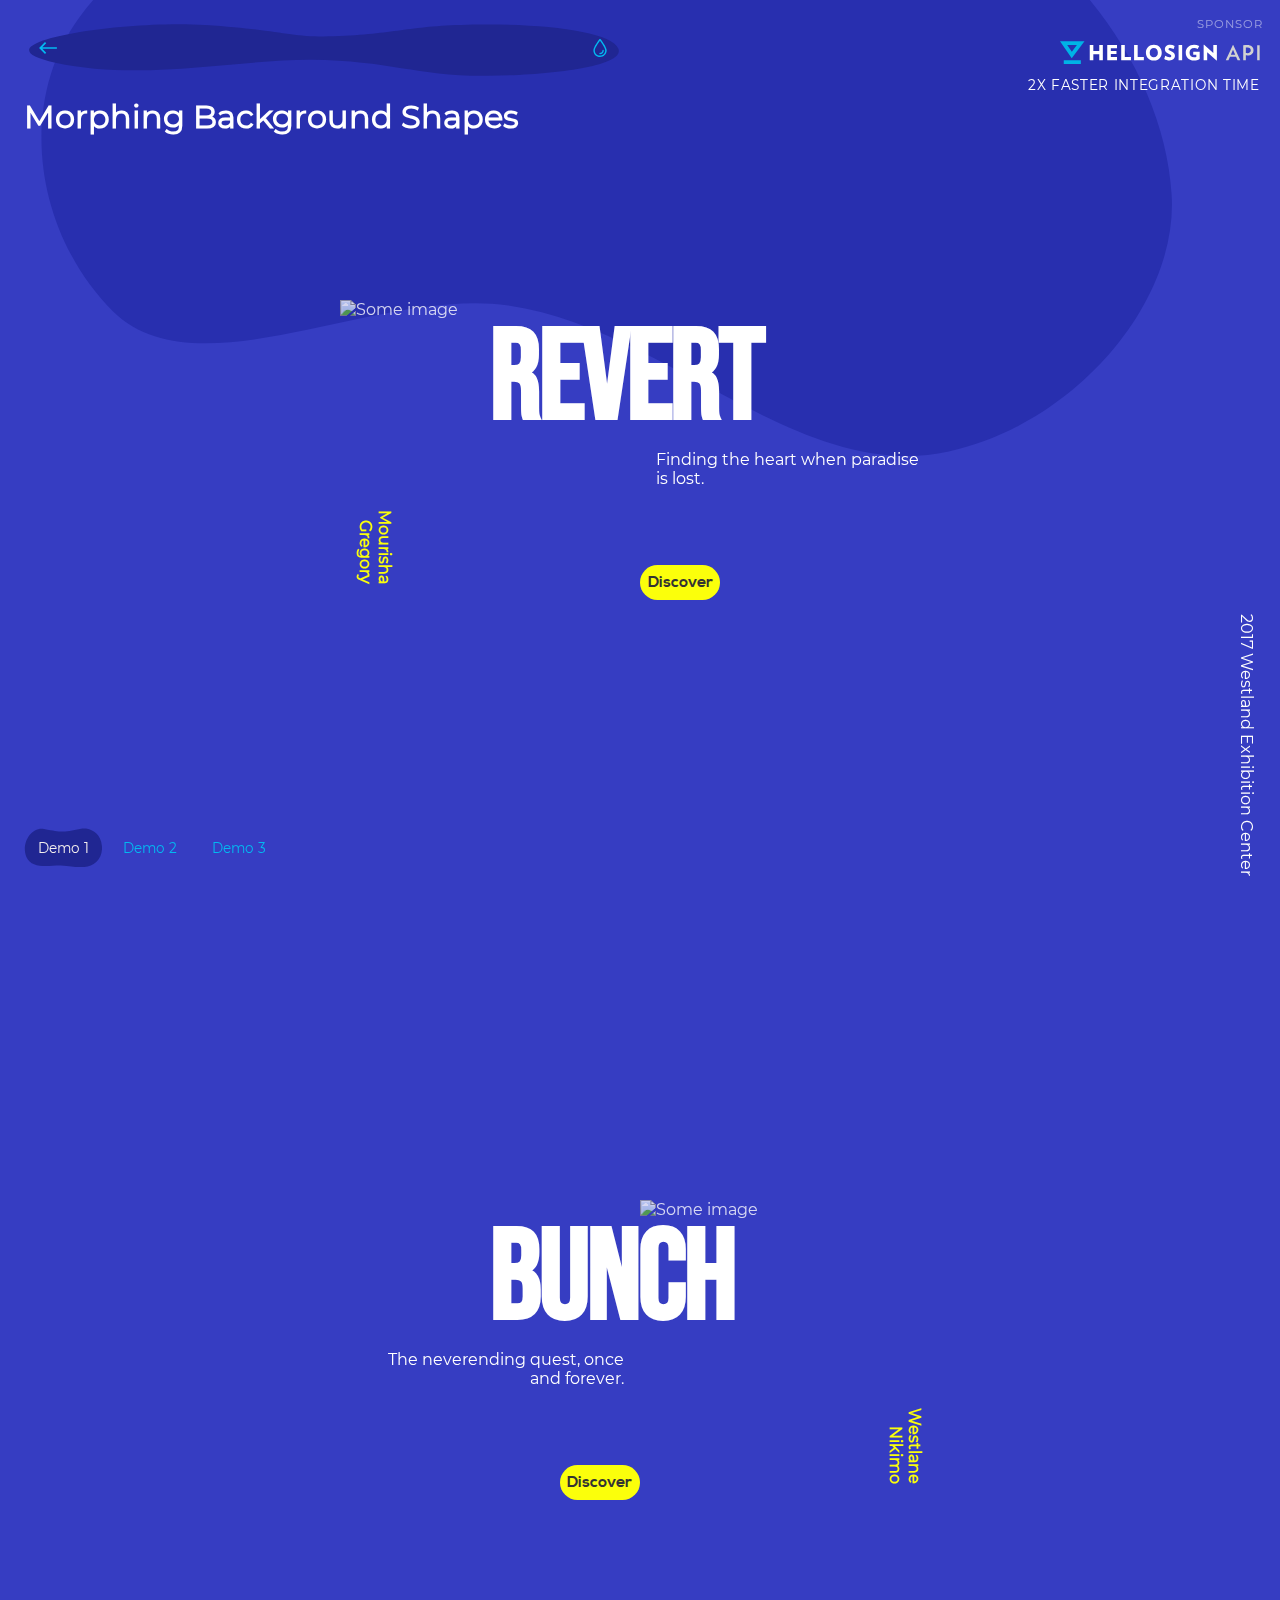
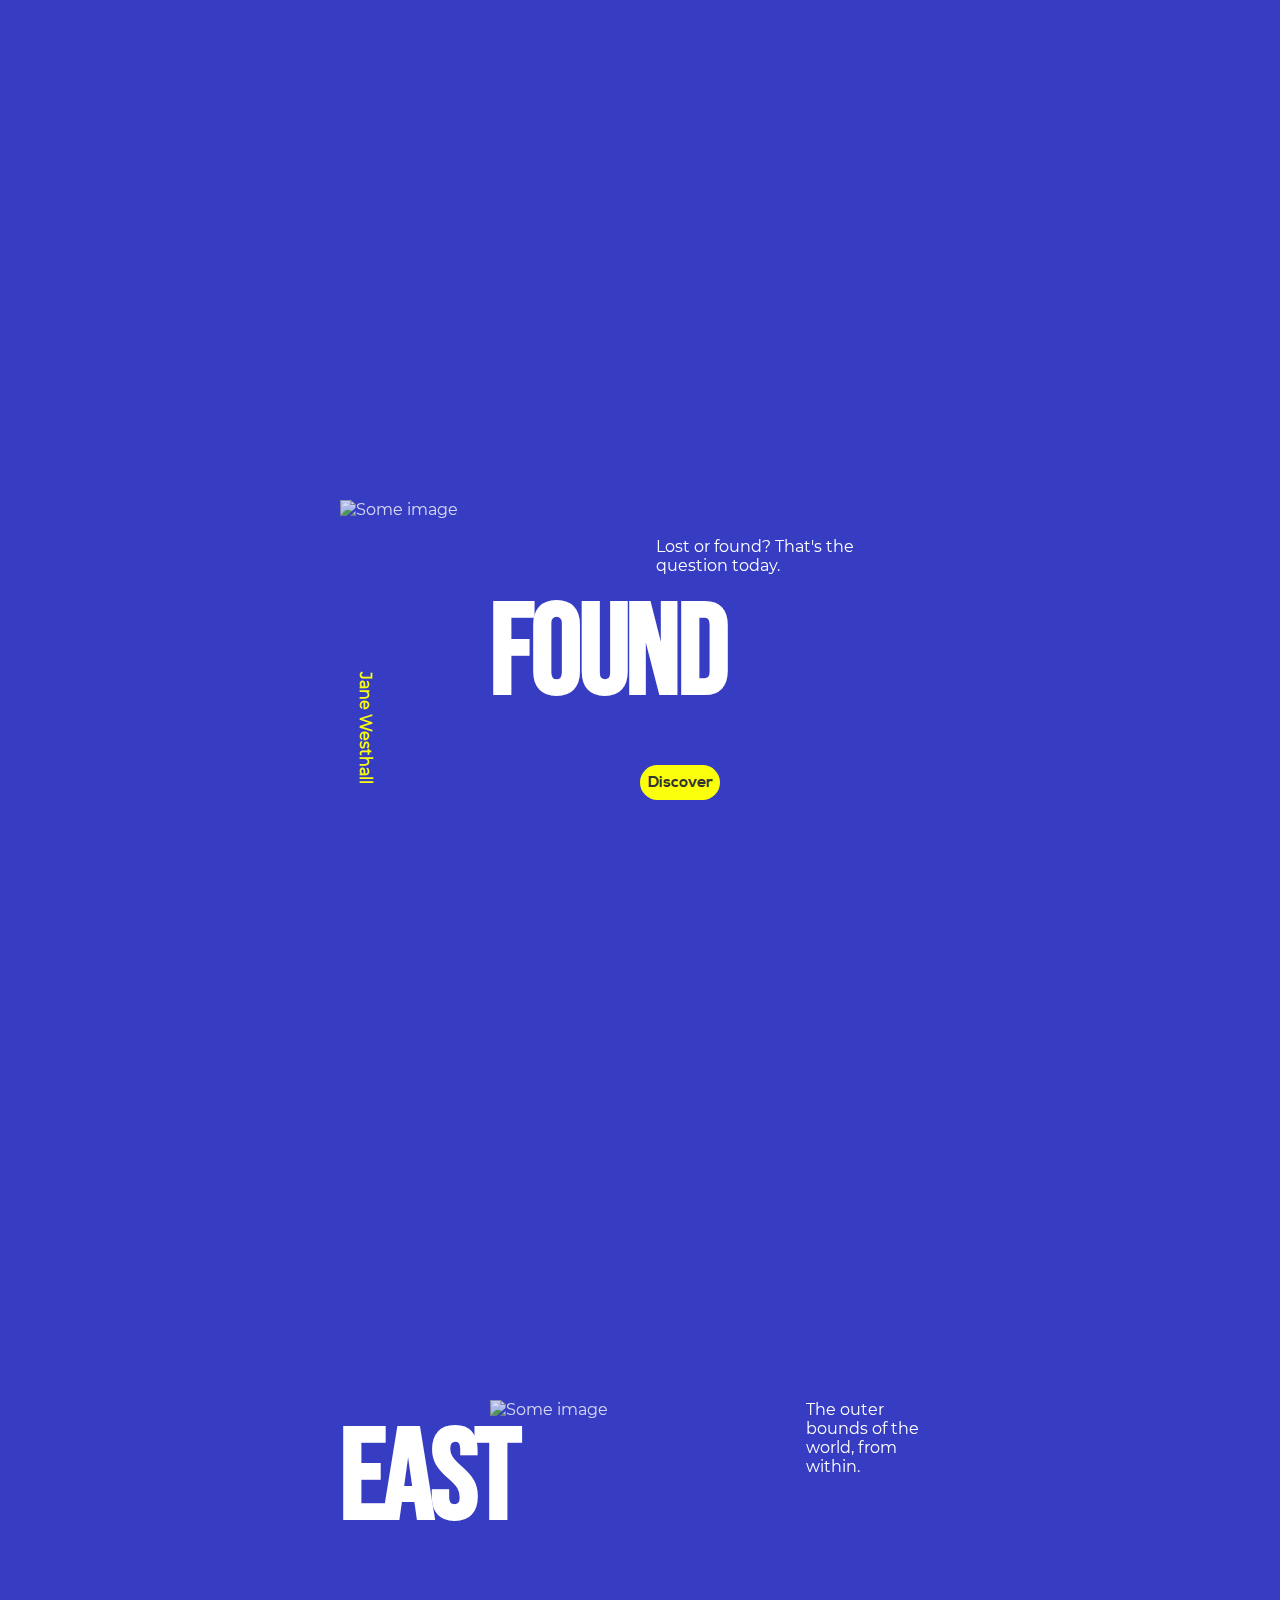
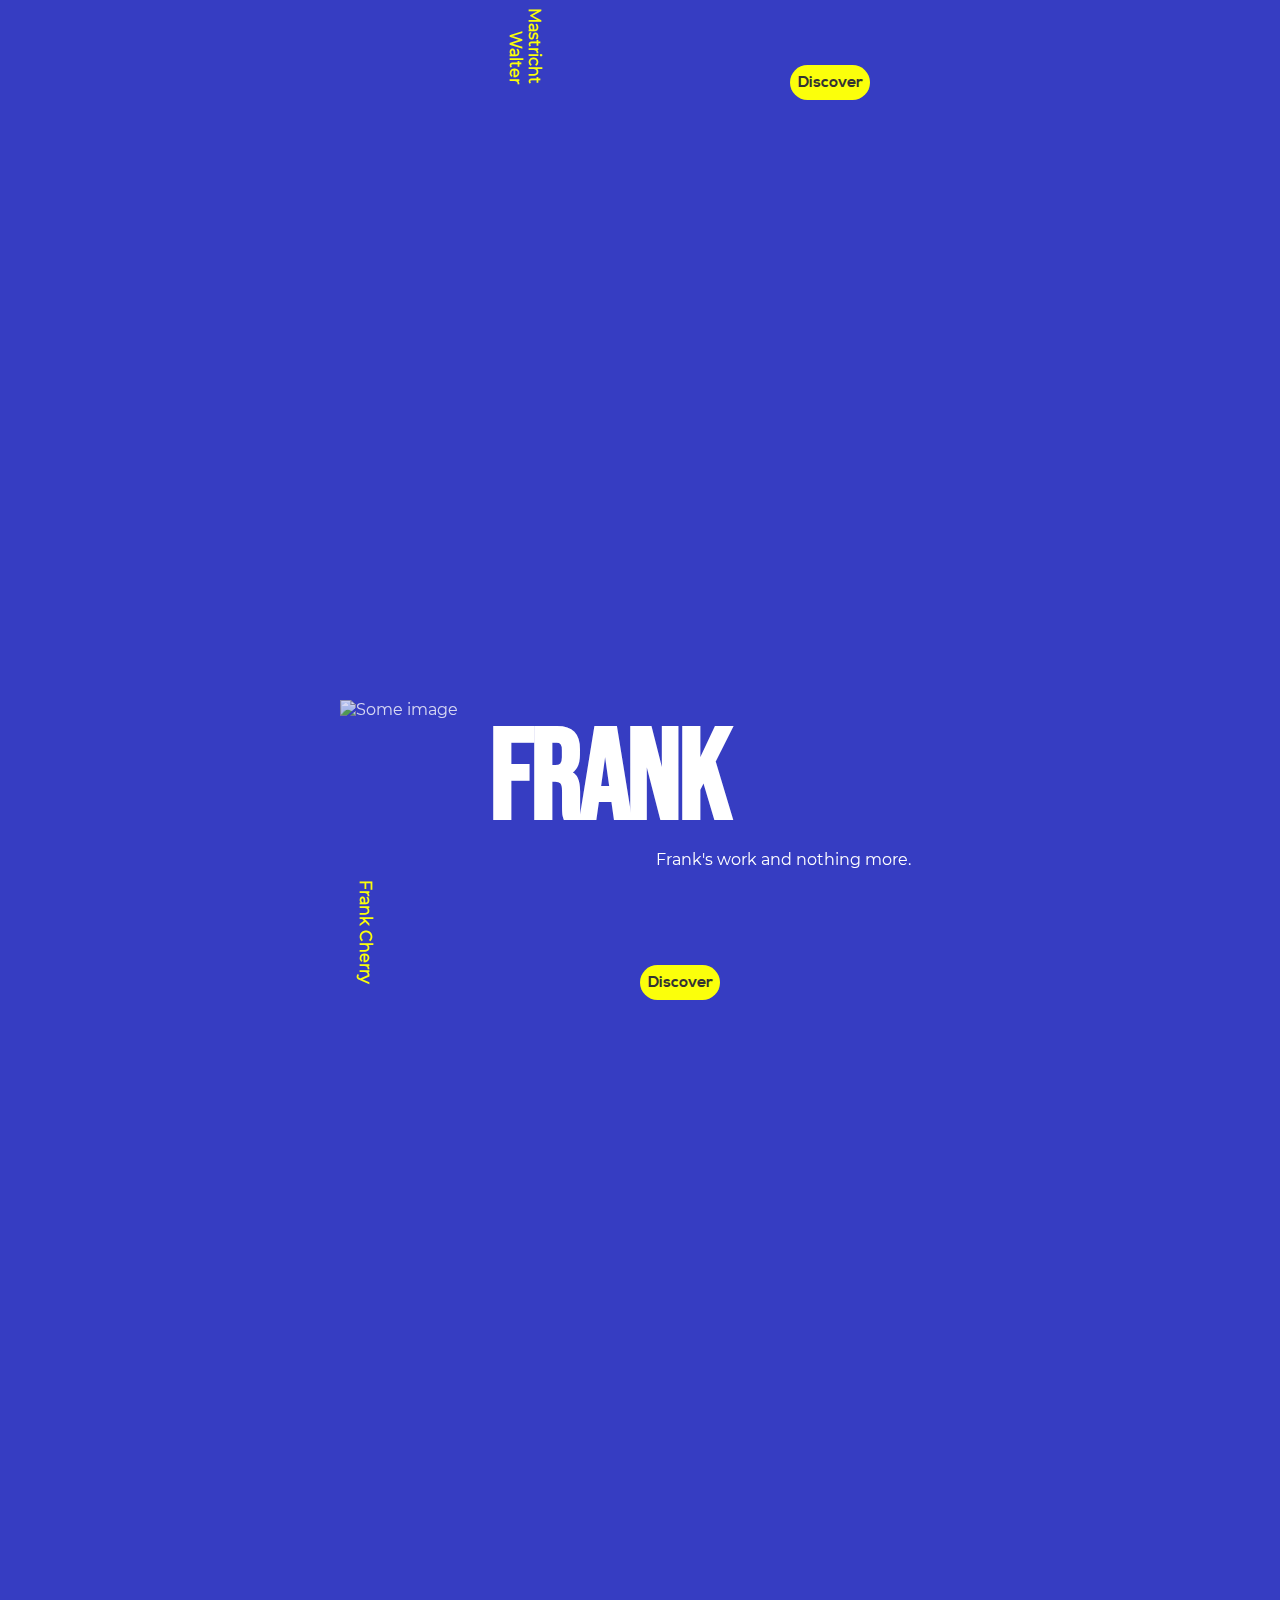
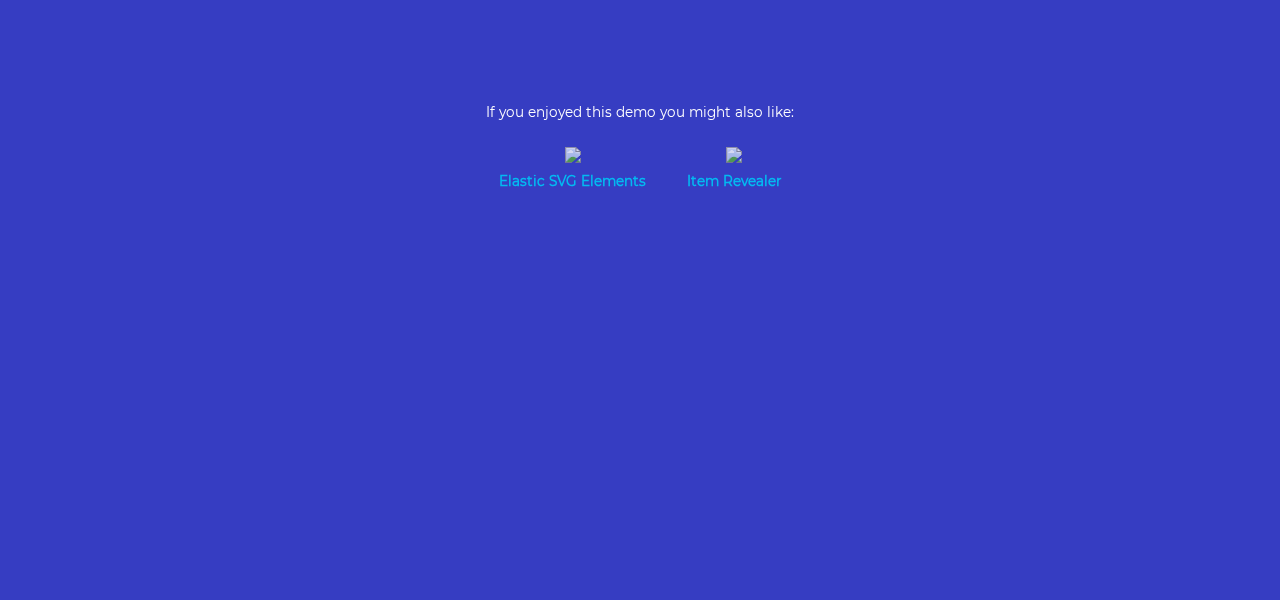
==== commit 6c651821: "base de Desarrollo" ====
--- a/index2.html
+++ b/index2.html
@@ -1,613 +1,140 @@
 <!DOCTYPE html>
-<html lang="es" class="no-js">
-
-<head>
-	<meta charset="UTF-8" />
-	<meta name="viewport" content="width=device-width, initial-scale=1">
-	<title>Utakata</title>
-	<meta name="description" content="Somos Empresa de creación de sistemas Web y Desktop  full time, para la Creación de sistemas." />
-	<meta name="keywords"
-		content="background, svg, html5, animation, scroll, shape, web development, css, javascript, php" />
-	<meta name="author" content="Alonso Blanco"/>
-	<link rel="shortcut icon" href="./img/Favicon.png">
-	<link rel="stylesheet" type="text/css" href="css/normalize.css" />
-	<link rel="stylesheet" type="text/css" href="css/bootstra/css/bootstrap.min.css" />
-	<link rel="stylesheet" type="text/css" href="./fonts/fontawesome/css/all.min.css" />
-	<link rel="stylesheet" type="text/css" href="sponsor/pater.css" />
-	<link rel="stylesheet" type="text/css" href="css/demo.css" />
-	<link rel="stylesheet" type="text/css" href="css/sidebar.css" />
-	<script src="js/snap.svg-min.js"></script>
-	<script>
-		document.documentElement.className = 'js';
-		var supportsCssVars = function () {
-			var s = document.createElement('style'),
+<html lang="en" class="no-js">
+	<head>
+		<meta charset="UTF-8" />
+		<meta name="viewport" content="width=device-width, initial-scale=1">
+		<title>Morphing Background Shapes | Demo 1 | Codrops</title>
+		<meta name="description" content="A page background effect where SVG shapes morph and transform on scroll" />
+		<meta name="keywords" content="background, svg, morph, animation, scroll, shape, web development, css, javascript" />
+		<meta name="author" content="Codrops" />
+		<link rel="shortcut icon" href="favicon.ico">
+		<link href="https://fonts.googleapis.com/css?family=Roboto+Mono:400,500,700" rel="stylesheet">
+		<link rel="stylesheet" type="text/css" href="css/normalize.css" />
+		<link rel="stylesheet" type="text/css" href="css/demo.css" />
+		<link rel="stylesheet" type="text/css" href="sponsor/pater.css" />
+		<script>
+			document.documentElement.className = 'js';
+			var supportsCssVars = function() {
+				var s = document.createElement('style'),
 				support;
 
-			s.innerHTML = "root: { --tmp-var: bold; }";
-			document.head.appendChild(s);
-			support = !!(window.CSS && window.CSS.supports && window.CSS.supports('font-weight', 'var(--tmp-var)'));
-			s.parentNode.removeChild(s);
-			return support;
-		}
-		if (!supportsCssVars()) alert('Por favor Vísualize el Contenido en Navegador Más moderno.')
-	</script>
-</head>
-
-<body class="demo-2 loading">
-	<nav id="menu" class="menu">
-		<button class="menu__handle"><span>Menu</span></button>
-		<div class="menu__inner">
-			<ul>
-				<li>
-					<a href="#">
-						<img class="logo" src="img/startprograming.svg" alt="Sistema de Gestión y Compra">
-					</a>
-				</li>
-				<!-- <li>
-					<a href="#">
-						<span class="iconsDisegn">
-							<i class="fa-solid fa-code"></i>
-						</span>
-						<span>Desarrollo y  Creación<span>
-					</a>
-				</li> -->
-				<li>
-					<a href="#btnWEB">
-						<span class="iconsDisegn">
-							<i class="fa-solid fa-globe"></i>
-						</span>
-						<span>Páginas Web<span>
-					</a>
-				</li>
-				<li>
-					<a href="#ventasBTN">
-						<span class="iconsDisegn">
-							<i class="fa-solid fa-dumpster"></i>
-						</span>
-						<span>E-commerce<span>
-					</a>
-				</li>
-				<li>
-					<a href="#sistemas">
-						<span class="iconsDisegn">
-							<i class="fa-solid fa-computer"></i>
-						</span>
-						<span>Sistemas de Desktop<span>
-					</a>
-				</li>
-				<li>
-					<a href="#sistemas">
-						<span class="iconsDisegn">
-							<i class="fa-solid fa-window-restore"></i>
-						</span>
-						<span>Sistemas Web<span>
-					</a>
-				</li>
-				<li>
-					<a href="#appBTN">
-						<span class="iconsDisegn">
-							<i class="fa-solid fa-mobile-screen"></i>
-						</span>
-						<span>App<span>
-					</a>
-				</li>
-				<li>
-					<a href="#soporteBTN">
-						<span class="iconsDisegn">
-							<i class="fa-regular fa-clipboard"></i>
-						</span>
-						<span>
-							Soporte Técnico
-						<span>
-					</a>
-				</li>
-				<!-- <li>
-					<a href="#" data-bs-toggle="modal" data-bs-target="#infoEmpresa">
-						<span class="iconsDisegn">
-							<i class="fa-solid fa-business-time"></i>
-						</span>
-						<span>Nosotros<span>
-					</a>
-				</li> -->
-				<li>
-					<a href="#"  data-bs-toggle="modal" data-bs-target="#portafolio">
-						<span class="iconsDisegn">
-							<i class="fa-solid fa-cube"></i> 
-						</span>
-						<span>
-							Portafolio
-						<span>
-					</a>
-				</li>
-				<!-- <li>
-					<a href="#">
-						<span class="iconsDisegn">
-							<i class="fa-solid fa-disease"></i>
-						</span>
-						<span>
-							Diseños
-						<span>
-					</a>
-				</li>
-				<li>
-					<a href="./longi.html">
-						<span class="iconsDisegn">
-							<i class="fa-regular fa-circle-user"></i> 
-						</span>
-						<span>
-							Iniciar
-						<span>
-					</a>
-				</li>
-				<li>
-					<a href="#">
-						<span class="iconsDisegn">
-							<i class="fa-solid fa-user-plus"></i> 
-						</span>
-						<span>
-							Registro
-						<span>
-					</a>
-				</li>
-
-				<li>
-					<a href="#">
-						<span class="iconsDisegn">
-							<i class="fa-solid fa-user-xmark"></i>
-						</span>
-						<span>
-							Cerrar Sección
-						<span>
-					</a>
-				</li> -->
-			</ul>
-		</div>
-		<div class="morph-shape" data-morph-open="M300-10c0,0,295,164,295,410c0,232-295,410-295,410"
-			data-morph-close="M300-10C300-10,5,154,5,400c0,232,295,410,295,410">
-			<svg width="100%" height="100%" viewBox="0 0 600 800" preserveAspectRatio="none">
-				<path fill="none" d="M300-10c0,0,0,164,0,410c0,232,0,410,0,410" />
-			</svg>
-		</div>
-	</nav>
-
-	<main>
-		<div class="morph-wrap">
-			<svg class="morph" width="1400" height="770" viewBox="0 0 1400 770">
-				<path
-					d="M 262.9,252.2 C 210.1,338.2 212.6,487.6 288.8,553.9 372.2,626.5 511.2,517.8 620.3,536.3 750.6,558.4 860.3,723 987.3,686.5 1089,657.3 1168,534.7 1173,429.2 1178,313.7 1096,189.1 995.1,130.7 852.1,47.07 658.8,78.95 498.1,119.2 410.7,141.1 322.6,154.8 262.9,252.2 Z" />
-			</svg>
-		</div>
-
-		<div class="content-wrap" id='btnWEB'>
-			<div class="content content--layout content--layout-1">
-				<img class="content__img" src="img/servicios/20945347.png" alt="Publicidad en Linea" />
-				<!-- solid style -->
-
-				<h3 class="content__title">Web</h3>
-				<p class="content__author">Páginas Web</p>
-				<p class="content__desc">
-					Desarrollo y Generamos mantenimientos a páginas web, te ayudamos a tener más presencia en la Web.
-				</p>
-				<a href="#btnWEB" class="content__link btnWEB" >
-					Agregar
-					<span class="addCarkIcons">
-						<i class="fa-solid fa-cart-shopping"></i>
-					</span>
+				s.innerHTML = "root: { --tmp-var: bold; }";
+				document.head.appendChild(s);
+				support = !!(window.CSS && window.CSS.supports && window.CSS.supports('font-weight', 'var(--tmp-var)'));
+				s.parentNode.removeChild(s);
+				return support;
+			}
+			if (!supportsCssVars()) alert('Please view this demo in a modern browser that supports CSS Variables.')
+		</script>
+	</head>
+	<body class="demo-1 loading">
+		<svg class="hidden">
+			<symbol id="icon-arrow" viewBox="0 0 24 24">
+				<title>arrow</title>
+				<polygon points="6.3,12.8 20.9,12.8 20.9,11.2 6.3,11.2 10.2,7.2 9,6 3.1,12 9,18 10.2,16.8 "/>
+			</symbol>
+			<symbol id="icon-drop" viewBox="0 0 24 24">
+				<title>drop</title>
+				<path d="M12,21c-3.6,0-6.6-3-6.6-6.6C5.4,11,10.8,4,11.4,3.2C11.6,3.1,11.8,3,12,3s0.4,0.1,0.6,0.3c0.6,0.8,6.1,7.8,6.1,11.2C18.6,18.1,15.6,21,12,21zM12,4.8c-1.8,2.4-5.2,7.4-5.2,9.6c0,2.9,2.3,5.2,5.2,5.2s5.2-2.3,5.2-5.2C17.2,12.2,13.8,7.3,12,4.8z"/><path d="M12,18.2c-0.4,0-0.7-0.3-0.7-0.7s0.3-0.7,0.7-0.7c1.3,0,2.4-1.1,2.4-2.4c0-0.4,0.3-0.7,0.7-0.7c0.4,0,0.7,0.3,0.7,0.7C15.8,16.5,14.1,18.2,12,18.2z"/>
+			</symbol>
+			<symbol id="shape-demo" viewBox="0 0 200 100">
+				<title>shape demo</title>
+				<path d="M 6.144,74.1 C 20.4,107.4 70.13,94.33 94.22,95.74 121.3,97.41 130.8,101.1 154.7,99.38 178.6,97.72 201.9,78.95 199.4,46.86 197.1,14.96 174.9,4.781 161.4,1.827 147.9,-1.128 119.8,8.284 105.6,8.766 85.34,9.449 81.91,7.628 51.08,2.334 17.26,-3.482 -8.105,40.84 6.144,74.1 Z" />
+			</symbol>
+		</svg>
+		<main>
+			<div class="morph-wrap">
+				<svg class="morph" width="1400" height="770" viewBox="0 0 1400 770">
+					<path d="M 262.9,252.2 C 210.1,338.2 212.6,487.6 288.8,553.9 372.2,626.5 511.2,517.8 620.3,536.3 750.6,558.4 860.3,723 987.3,686.5 1089,657.3 1168,534.7 1173,429.2 1178,313.7 1096,189.1 995.1,130.7 852.1,47.07 658.8,78.95 498.1,119.2 410.7,141.1 322.6,154.8 262.9,252.2 Z"/>
+				</svg>
+			</div>
+			<div class="content content--fixed">
+				<header class="codrops-header">
+					<div class="codrops-links">
+						<svg class="decoshape" viewBox="0 0 200 100" width="100%" height="100%" preserveAspectRatio="none">
+							<path d="M 10.45,74.41 C 39.4,110.8 72.59,67.27 95.98,68.68 122.3,70.35 131.5,101.4 154.7,99.69 177.9,98.03 200.5,79.26 198.1,47.17 195.9,15.27 174.6,-0.3279 151.8,0.9941 128.6,2.581 126,16.86 107,22.76 88.26,28.67 88.87,12.36 60.37,1.787 31.79,-8.877 -18.61,37.92 10.45,74.41 Z" />
+						</svg>
+						<a class="codrops-icon codrops-icon--prev" href="https://tympanus.net/Development/FolderPreviewIdeas/" title="Previous Demo"><svg class="icon icon--arrow"><use xlink:href="#icon-arrow"></use></svg></a>
+						<a class="codrops-icon codrops-icon--drop" href="https://tympanus.net/codrops/?p=31190" title="Back to the article"><svg class="icon icon--drop"><use xlink:href="#icon-drop"></use></svg></a>
+					</div>
+					<h1 class="codrops-header__title">Morphing Background Shapes</h1>
+				</header>
+				<nav class="demos">
+					<a class="demo demo--current" href="index.html"><svg class="decoshape" preserveAspectRatio="none"><use xlink:href="#shape-demo"></use></svg>Demo 1</a>
+					<a class="demo" href="index2.html"><svg class="decoshape"><use xlink:href="#shape-demo"></use></svg>Demo 2</a>
+					<a class="demo" href="index3.html"><svg class="decoshape"><use xlink:href="#shape-demo"></use></svg>Demo 3</a>
+				</nav>
+				<a class="pater" href="http://synd.co/2pHxJny">
+					<svg class="pater__deco" width="300" height="240" viewBox="0 0 1000 800">
+						<path d="M27.4,171.8C73,42.9,128.6,1,128.6,1s0,0,0,0c58.5,0,368.3,0.3,873.2,0.8c38.5,211,42.1,373.5,38.9,476.7c-2.5,80.3-10.6,174.9-76.7,247.8c-15.1,16.6-37.4,41.2-72.8,53.9c-92.4,33.1-173-50.8-283.9-99.4c-224.3-98.4-334.9,51.4-472.2-45.6C-6.3,535.2-14.5,290.6,27.4,171.8z"/>
+					</svg>
+					<img class="pater__img" src="sponsor/hellosignapi.svg" alt="HelloSign API" />
+					<h4 class="pater__title">2x Faster Integration Time</h4>
+					<p class="pater__desc">Embed contracts and agreements into your site or app with a few lines of code.</p>
 				</a>
+				<div class="deco deco--title">2017 Westland Exhibition Center</div>
 			</div>
-		</div>
-		<div class="content-wrap" id='ventasBTN'>
-			<div class="content content--layout content--layout-2">
-				<img class="content__img" src="img/servicios/4.png" alt="Sistemas de Ventas." />
-				<h3 class="content__title">Ventas</h3>
-				<p class="content__author">Negocios</p>
-				<p class="content__desc">
-					Creamos Página web para que generes ventas y muestres tú productos,
-					también creamos Aplicación Web Progresivas, que te ayuden a organizar
-					mejor tu Comercio o Negocio.
-				</p>
-				<a href="#ventasBTN" class="content__link ventasBTN">
-					Agregar
-					<span class="addCarkIcons">
-						<i class="fa-solid fa-cart-shopping"></i>
-					</span>
-				</a>
-			</div>
-		</div>
-		<div class="content-wrap" id="sistemas">
-			<div class="content content--layout content--layout-3">
-				<img class="content__img" src="img/servicios/777.png" alt="Creación de Sistemas " />
-				<h3 class="content__title">Sistemas </h3>
-				<p class="content__author">Innovación y optimización</p>
-				<p class="content__desc">
-					Aplicaciones que te ayudan tener mejor control sobre tú operaciones,
-					te ayuda automatizar tareas, generan una optimización de tus labores empresariales.
-				</p>
-				<a href="#sistemas" class="content__link sistemas">
-					Agregar
-					<span class="addCarkIcons">
-						<i class="fa-solid fa-cart-shopping"></i>
-					</span>
-				</a>
-			</div>
-		</div>
-		<div class="content-wrap" id="appBTN">
-			<div class="content content--layout content--layout-4">
-				<img class="content__img" src="img/servicios/path416.png" alt="Creación de APP" />
-				<h3 class="content__title">App</h3>
-				<p class="content__author">Optimiza</p>
-				<p class="content__desc">
-					Puedes generar herramientas que se instalen en dispositivos móviles propios
-					de empresa o terceros para la realización de tareas que concierna a tu negocio.
-				</p>
-				<a href="#appBTN" class="content__link appBTN">
-					Agregar
-					<span class="addCarkIcons">
-						<i class="fa-solid fa-cart-shopping"></i>
-					</span> </a>
-			</div>
-		</div>
-		<div class="content-wrap" id ="soporteBTN">
-			<div class="content content--layout content--layout-1">
-				<img class="content__img" src="img/servicios/971.png" alt="Soporte Técnico"/>
-				<h3 class="content__title">Soporte </h3>
-				<p class="content__author">Equipos y Usuarios</p>
-				<p class="content__desc">
-					Creamos los mejores planes De mantenimiento y Soporte Técnico a Equipos y Usuarios dentro de tu
-					empresa,
-					para que ningunas tus operaciones se vean interrumpidas
-				</p>
-				<a href="#soporteBTN" class="content__link soporteBTN"  >
-					Agregar
-					<span class="addCarkIcons">
-						<i class="fa-solid fa-cart-shopping"></i>
-					</span>
-				</a>
-			</div>
-		</div>
-		<!-- Contenido de Referencia  -->
-		<section class="content content--related content-wrap">
-			<p class="content__info">Contenido de interés Referencial:</p>
-			<a class="content__related-item" >
-				<img class="content__related-img" src="img/referencial/formaciones.png">
-				<h3 class="content__related-title">Formación académica.</h3>
-			</a>
-			<a class="content__related-item" href="https://tympanus.net/Development/ItemRevealer/">
-				<img class="content__related-img" src="./img/referencial/Portafolio.png">
-				<h3 class="content__related-title">Portafolio De Trabajo.</h3>
-			</a>
-		
-		</section>
-
-
-  <!-- Modal portafolio -->
-  <div class="modal fade" id="portafolio" tabindex="-1" aria-labelledby="portafolioLabel" aria-hidden="true">
-	<div class="modal-dialog modal-xl">
-	  <div class="modal-content">
-		<div class="modal-header">
-		  <h5 class="modal-title text-dark" id="portafolioLabel">Portafolios</h5>
-		  <button type="button" class="btn-close" data-bs-dismiss="modal" aria-label="Close"></button>
-		</div>
-		<div class="modal-body pt-3">
-			<div class="timeline">
-				<!-- Left vertical line -->
-				<div class="timeline__line"></div>
-			
-				<!-- The timeline items timeline -->
-				<div class="timeline__items">
-					<!-- Each timeline item -->
-					<div class="timeline__item">
-						<!-- The circle and title -->
-						<div class="timeline__top">
-							<!-- The circle -->
-							<div class="timeline__circle p-1"> 
-								<span class="mt-2">
-									<svg xmlns="http://www.w3.org/2000/svg" viewBox="0 0 640 512">
-										<!--! Font Awesome Pro 6.2.0 by @fontawesome - https://fontawesome.com License - https://fontawesome.com/license (Commercial License) Copyright 2022 Fonticons, Inc. -->
-										<path d="M64 96c0-35.3 28.7-64 64-64H512c35.3 0 64 28.7 64 64V352H512V96H128V352H64V96zM0 403.2C0 392.6 8.6 384 19.2 384H620.8c10.6 0 19.2 8.6 19.2 19.2c0 42.4-34.4 76.8-76.8 76.8H76.8C34.4 480 0 445.6 0 403.2zM281 209l-31 31 31 31c9.4 9.4 9.4 24.6 0 33.9s-24.6 9.4-33.9 0l-48-48c-9.4-9.4-9.4-24.6 0-33.9l48-48c9.4-9.4 24.6-9.4 33.9 0s9.4 24.6 0 33.9zM393 175l48 48c9.4 9.4 9.4 24.6 0 33.9l-48 48c-9.4 9.4-24.6 9.4-33.9 0s-9.4-24.6 0-33.9l31-31-31-31c-9.4-9.4-9.4-24.6 0-33.9s24.6-9.4 33.9 0z"/>
-									</svg>
-									
-								</span>
-								
-							</div>
-			
-							<!-- The title -->
-							<div class="timeline__title">Simple Data Corp</div>
-						</div>
-			
-						<!-- The description -->
-						<div class="timeline__desc">
-							Empresa con sede oficial en Chile, posee sucursales en países de Europa y Latino America, encargada de la <strong> Creación de Herramientas y Automatización</strong> de Servicios dentro de las organizaciones, En Dicha Empresa me 
-							encargue  del Trabajo  <strong>	 FullStack</strong>, del Desarrollo de nuevos servicios tanto <strong> "Soap y Rest"</strong>, Gestión de Base de Datos bajo <strong>MySql</strong> mayormente encargado de la creación Backend, para la corrección
-							de comportamientos del <strong>Sistema</strong>.
-						</div>
-					</div>
-
-					<!-- Each timeline item -->
-					<div class="timeline__item">
-						<!-- The circle and title -->
-						<div class="timeline__top">
-							<!-- The circle -->
-							<div class="timeline__circle  p-1">
-								<span class="">
-									<svg xmlns="http://www.w3.org/2000/svg" viewBox="0 0 576 512">
-										<!--! Font Awesome Pro 6.2.0 by @fontawesome - https://fontawesome.com License - https://fontawesome.com/license (Commercial License) Copyright 2022 Fonticons, Inc. -->
-										<path d="M208 80c0-26.5 21.5-48 48-48h64c26.5 0 48 21.5 48 48v64c0 26.5-21.5 48-48 48h-8v40H464c30.9 0 56 25.1 56 56v32h8c26.5 0 48 21.5 48 48v64c0 26.5-21.5 48-48 48H464c-26.5 0-48-21.5-48-48V368c0-26.5 21.5-48 48-48h8V288c0-4.4-3.6-8-8-8H312v40h8c26.5 0 48 21.5 48 48v64c0 26.5-21.5 48-48 48H256c-26.5 0-48-21.5-48-48V368c0-26.5 21.5-48 48-48h8V280H112c-4.4 0-8 3.6-8 8v32h8c26.5 0 48 21.5 48 48v64c0 26.5-21.5 48-48 48H48c-26.5 0-48-21.5-48-48V368c0-26.5 21.5-48 48-48h8V288c0-30.9 25.1-56 56-56H264V192h-8c-26.5 0-48-21.5-48-48V80z"/>
-									</svg>
-								</span>
-							</div>
-			
-							<!-- The title -->
-							<div class="timeline__title">Alcaldía de Zamora</div>
-						</div>
-			
-						<!-- The description -->
-						<div class="timeline__desc">
-							Con un personal a mi encargo nos encontrábamos con la tarea de brindar soluciones Programada <strong>tecnológicas e innovadoras</strong>, para cada unas de las dependencias adscrita a tal instituto Gubernamental, 
-							soluciones que estaban orientadas al ámbitos físicos y lógicos a través de la gestión de la data o base de Datos del municipio u constituyentes dentro del Sistema "SISGEM",
-							<strong> programación web y desktop</strong> para la gestión y organización de Oficinas, en Dicha institución Cumplí funciones de <strong>soporte Técnico a equipos y Usuario</strong>, Programador <strong>FullStack</strong>
-							y <strong>Curador de Datos</strong>.  
-						</div>
-					</div>
-			
-					<!-- Each timeline item -->
-					<div class="timeline__item">
-						<!-- The circle and title -->
-						<div class="timeline__top">
-							<!-- The circle -->
-							<div class="timeline__circle  p-1">
-								<span class="">
-									<svg xmlns="http://www.w3.org/2000/svg" viewBox="0 0 512 512">
-										<!--! Font Awesome Pro 6.2.0 by @fontawesome - https://fontawesome.com License - https://fontawesome.com/license (Commercial License) Copyright 2022 Fonticons, Inc. -->
-										<path d="M418.4 157.9c35.3-8.3 61.6-40 61.6-77.9c0-44.2-35.8-80-80-80c-43.4 0-78.7 34.5-80 77.5L136.2 151.1C121.7 136.8 101.9 128 80 128c-44.2 0-80 35.8-80 80s35.8 80 80 80c12.2 0 23.8-2.7 34.1-7.6L259.7 407.8c-2.4 7.6-3.7 15.8-3.7 24.2c0 44.2 35.8 80 80 80s80-35.8 80-80c0-27.7-14-52.1-35.4-66.4l37.8-207.7zM156.3 232.2c2.2-6.9 3.5-14.2 3.7-21.7l183.8-73.5c3.6 3.5 7.4 6.7 11.6 9.5L317.6 354.1c-5.5 1.3-10.8 3.1-15.8 5.5L156.3 232.2z"/>
-									</svg>
-								</span>
-							</div>
-			
-							<!-- The title -->
-							<div class="timeline__title">Lara Grafico.com</div>
-						</div>
-			
-						<!-- The description -->
-						<div class="timeline__desc">
-							Encargado de la <strong>programacion de Carritos de Compras</strong>, Aplicaciones de Enseñanza, 
-							Formularios de Contactos y Eventos, la <strong>programación</strong> a Organizaciones, de <strong>software Móviles y Web</strong>. 
-						</div>
-					</div>
-
-					<!-- Each timeline item -->
-					<div class="timeline__item">
-						<!-- The circle and title -->
-						<div class="timeline__top">
-							<!-- The circle -->
-							<div class="timeline__circle  p-1">
-								<span class="">
-									<svg xmlns="http://www.w3.org/2000/svg" viewBox="0 0 512 512">
-										<!--! Font Awesome Pro 6.2.0 by @fontawesome - https://fontawesome.com License - https://fontawesome.com/license (Commercial License) Copyright 2022 Fonticons, Inc. -->
-										<path d="M32 32H480c17.7 0 32 14.3 32 32V96c0 17.7-14.3 32-32 32H32C14.3 128 0 113.7 0 96V64C0 46.3 14.3 32 32 32zm0 128H480V416c0 35.3-28.7 64-64 64H96c-35.3 0-64-28.7-64-64V160zm128 80c0 8.8 7.2 16 16 16H336c8.8 0 16-7.2 16-16s-7.2-16-16-16H176c-8.8 0-16 7.2-16 16z"/>
-									</svg>
-								</span>
-							</div>
-			
-							<!-- The title -->
-							<div class="timeline__title">Purolomo</div>
-						</div>
-			
-						<!-- The description -->
-						<div class="timeline__desc">
-							Encargado del almacenaje y despacho de los productos y materias Primar producidos por Dicha empresa. Donde Desarrolle <strong>WEBAPP</strong> 	
-						</div>
-					</div>
-
-						<!-- Each timeline item -->
-						<div class="timeline__item">
-							<!-- The circle and title -->
-							<div class="timeline__top">
-								<!-- The circle -->
-								<div class="timeline__circle  p-1">
-									<span class="">
-										<svg xmlns="http://www.w3.org/2000/svg" viewBox="0 0 576 512">
-											<!--! Font Awesome Pro 6.2.0 by @fontawesome - https://fontawesome.com License - https://fontawesome.com/license (Commercial License) Copyright 2022 Fonticons, Inc. -->
-											<path d="M290.8 48.6l78.4 29.7L288 109.5 206.8 78.3l78.4-29.7c1.8-.7 3.8-.7 5.7 0zM136 92.5V204.7c-1.3 .4-2.6 .8-3.9 1.3l-96 36.4C14.4 250.6 0 271.5 0 294.7V413.9c0 22.2 13.1 42.3 33.5 51.3l96 42.2c14.4 6.3 30.7 6.3 45.1 0L288 457.5l113.5 49.9c14.4 6.3 30.7 6.3 45.1 0l96-42.2c20.3-8.9 33.5-29.1 33.5-51.3V294.7c0-23.3-14.4-44.1-36.1-52.4l-96-36.4c-1.3-.5-2.6-.9-3.9-1.3V92.5c0-23.3-14.4-44.1-36.1-52.4l-96-36.4c-12.8-4.8-26.9-4.8-39.7 0l-96 36.4C150.4 48.4 136 69.3 136 92.5zM392 210.6l-82.4 31.2V152.6L392 121v89.6zM154.8 250.9l78.4 29.7L152 311.7 70.8 280.6l78.4-29.7c1.8-.7 3.8-.7 5.7 0zm18.8 204.4V354.8L256 323.2v95.9l-82.4 36.2zM421.2 250.9c1.8-.7 3.8-.7 5.7 0l78.4 29.7L424 311.7l-81.2-31.1 78.4-29.7zM523.2 421.2l-77.6 34.1V354.8L528 323.2v90.7c0 3.2-1.9 6-4.8 7.3z"/>
-										</svg>
-									</span>
-								</div>
-				
-								<!-- The title -->
-								<div class="timeline__title">Dilia.net</div>
-							</div>
-				
-							<!-- The description -->
-							<div class="timeline__desc">
-								Encargado de <strong>FullStack</strong> Desarrollando software para empresa de gestión y organización. 
-							</div>
-						</div>
-
-					<!-- Repeat other items -->
-				
+			<div class="content-wrap">
+				<div class="content content--layout content--layout-1">
+					<img class="content__img" src="img/1.jpg" alt="Some image" />
+					<h3 class="content__title">revert</h3>
+					<p class="content__author">Gregory Mourisha</p>
+					<p class="content__desc">Finding the heart when paradise is lost.</p>
+					<a href="#" class="content__link">Discover</a>
 				</div>
 			</div>
-		</div>
-		<div class="modal-footer">
-		  <button type="button" class="btn btn-danger" data-bs-dismiss="modal">Cerrar</button>
-		</div>
-	  </div>
-	</div>
-  </div>
-  
-
-  <!-- MOdal para la infamcion de Empresa -->
-
-   <!-- Modal -->
-   <div class="modal fade" id="infoEmpresa" tabindex="-1" aria-labelledby="infoEmpresaLabel" aria-hidden="true">
-	<div class="modal-dialog modal-xl">
-	  <div class="modal-content">
-		<div class="modal-header">
-		  <h5 class="modal-title" id="infoEmpresaLabel">Modal title</h5>
-		  <button type="button" class="btn-close" data-bs-dismiss="modal" aria-label="Close"></button>
-		</div>
-		<div class="modal-body pt-3">
-			<div class="timeline">
-				<!-- Left vertical line -->
-				<div class="timeline__line"></div>
-			
-				<!-- The timeline items timeline -->
-				<div class="timeline__items">
-					<!-- Each timeline item -->
-					<div class="timeline__item">
-						<!-- The circle and title -->
-						<div class="timeline__top">
-							<!-- The circle -->
-							<div class="timeline__circle"></div>
-			
-							<!-- The title -->
-							<div class="timeline__title">Titulo</div>
-						</div>
-			
-						<!-- The description -->
-						<div class="timeline__desc">
-							Lorem ipsum dolor sit amet consectetur adipisicing elit. Dignissimos, rerum hic minima magnam non nostrum quaerat temporibus veniam nulla rem neque cupiditate repudiandae magni dolores ex dicta provident, ut enim!
-						</div>
-					</div>
-
-					<!-- Each timeline item -->
-					<div class="timeline__item">
-						<!-- The circle and title -->
-						<div class="timeline__top">
-							<!-- The circle -->
-							<div class="timeline__circle"></div>
-			
-							<!-- The title -->
-							<div class="timeline__title">Titulo</div>
-						</div>
-			
-						<!-- The description -->
-						<div class="timeline__desc">
-							Lorem ipsum dolor sit amet consectetur adipisicing elit. Dignissimos, rerum hic minima magnam non nostrum quaerat temporibus veniam nulla rem neque cupiditate repudiandae magni dolores ex dicta provident, ut enim!
-						</div>
-					</div>
-			
-					<!-- Repeat other items -->
-				
+			<div class="content-wrap">
+				<div class="content content--layout content--layout-2">
+					<img class="content__img" src="img/4.jpg" alt="Some image" />
+					<h3 class="content__title">bunch</h3>
+					<p class="content__author">Nikimo Westlane</p>
+					<p class="content__desc">The neverending quest, once and forever.</p>
+					<a href="#" class="content__link">Discover</a>
 				</div>
 			</div>
-		</div>
-		<div class="modal-footer">
-		  <button type="button" class="btn btn-danger" data-bs-dismiss="modal">Cerrar</button>
-		</div>
-	  </div>
-	</div>
-  </div>
-  
-		<div class="inverted-corners" >
-			<article>
-				<span class="TitleColor">
-					Hola! 
-				</span>	
-				<span class="TextDescript mt-4">
-					Estoy interesado! en :
-				</span>
-				<span class="ElementSet">
-				</span>
-
-			</article>
-			<span >
-				<span class="enviarData" id="whatsapp">
-					<i class="fa-brands fa-envira"></i>
-				</span>
-			</span>
-		</div>
-		<article class="toolsWhatsapp"  >
-			<span class="btnWhatsapp">
-				<i class="fa-brands fa-whatsapp"></i>	
-			</span>
-			<span class="btnCark" >
-				<i class="fa-solid fa-cart-shopping"></i>
-				<span class="contCark">
-					0
-				</span>
-			</span>
-		</article>
-		<div class="morph-whatsapp">
-			<svg class="whatsapp" width="1400" height="770" viewBox="0 0 1400 770" color='#f50'>
-				<path 
-					d="M 262.9,252.2 C 210.1,338.2 212.6,487.6 288.8,553.9 372.2,626.5 511.2,517.8 620.3,536.3 750.6,558.4 860.3,723 987.3,686.5 1089,657.3 1168,534.7 1173,429.2 1178,313.7 1096,189.1 995.1,130.7 852.1,47.07 658.8,78.95 498.1,119.2 410.7,141.1 322.6,154.8 262.9,252.2 Z"
-             		fill = '#f5f0ee'
-              	/>
-			</svg>
-		</div>
-		
-	</main>
-	<footer>
-		<div class="content content--footer">
-			<h4 class="content__info">Utakata</h4>
-			<p class="content__info">
-				Todos los derechos reservados, 2022.
-			</p>
-			<img class="content__related-img" src="img/startprograming.svg">
-		</div>
-	</footer>
-	<script src="fonts/fontawesome/js/all.min.js"></script>
-	<script src="js/imagesloaded.pkgd.min.js"></script>
-	<script src="js/anime.min.js"></script>
-	<script src="js/scrollMonitor.js"></script>
-	<script src="js/demo2.js"></script>
-	<script src="js/classie.js"></script>
-	<script src="css/bootstra/js/bootstrap.bundle.min.js"></script>
-	
-
-	<script>
-			(function () {
-
-				function SVGMenu(el, options) {
-					this.el = el;
-					this.init();
-				}
-
-				SVGMenu.prototype.init = function () {
-					this.trigger = this.el.querySelector('button.menu__handle');
-					this.shapeEl = this.el.querySelector('div.morph-shape');
-
-					var s = Snap(this.shapeEl.querySelector('svg'));
-					this.pathEl = s.select('path');
-					this.paths = {
-						reset: this.pathEl.attr('d'),
-						open: this.shapeEl.getAttribute('data-morph-open'),
-						close: this.shapeEl.getAttribute('data-morph-close')
-					};
-
-					this.isOpen = false;
-
-					this.initEvents();
-				};
-
-				SVGMenu.prototype.initEvents = function () {
-					this.trigger.addEventListener('click', this.toggle.bind(this));
-				};
-
-				SVGMenu.prototype.toggle = function () {
-					var self = this;
-
-					if (this.isOpen) {
-						classie.remove(self.el, 'menu--anim');
-						setTimeout(function () { classie.remove(self.el, 'menu--open'); }, 250);
-					}
-					else {
-						classie.add(self.el, 'menu--anim');
-						setTimeout(function () { classie.add(self.el, 'menu--open'); }, 250);
-					}
-					this.pathEl.stop().animate({ 'path': this.isOpen ? this.paths.close : this.paths.open }, 350, mina.easeout, function () {
-						self.pathEl.stop().animate({ 'path': self.paths.reset }, 800, mina.elastic);
-					});
-
-					this.isOpen = !this.isOpen;
-				};
-
-				new SVGMenu(document.getElementById('menu'));
-
-			})();
-	</script>
-	<script src="js/cart.js" type="module"></script>
-</body>
-
-</html>+			<div class="content-wrap">
+				<div class="content content--layout content--layout-3">
+					<img class="content__img" src="img/3.jpg" alt="Some image" />
+					<h3 class="content__title">found</h3>
+					<p class="content__author">Jane Westhall</p>
+					<p class="content__desc">Lost or found? That's the question today.</p>
+					<a href="#" class="content__link">Discover</a>
+				</div>
+			</div>
+			<div class="content-wrap">
+				<div class="content content--layout content--layout-4">
+					<img class="content__img" src="img/2.jpg" alt="Some image" />
+					<h3 class="content__title">east</h3>
+					<p class="content__author">Walter Mastricht</p>
+					<p class="content__desc">The outer bounds of the world, from within.</p>
+					<a href="#" class="content__link">Discover</a>
+				</div>
+			</div>
+			<div class="content-wrap">
+				<div class="content content--layout content--layout-1">
+					<img class="content__img" src="img/5.jpg" alt="Some image" />
+					<h3 class="content__title">frank</h3>
+					<p class="content__author">Frank Cherry</p>
+					<p class="content__desc">Frank's work and nothing more.</p>
+					<a href="#" class="content__link">Discover</a>
+				</div>
+			</div>
+			<!-- Related demos -->
+			<section class="content content--related">
+				<p class="content__info">If you enjoyed this demo you might also like:</p>
+				<a class="content__related-item" href="https://tympanus.net/Development/ElasticSVGElements/">
+					<img class="content__related-img" src="img/related/ItemRevealer.jpg">
+					<h3 class="content__related-title">Elastic SVG Elements</h3>
+				</a>
+				<a class="content__related-item" href="https://tympanus.net/Development/ItemRevealer/">
+					<img class="content__related-img" src="img/related/ElasticSVGElements.jpg">
+					<h3 class="content__related-title">Item Revealer</h3>
+				</a>
+			</section>
+		</main>
+		<script src="js/imagesloaded.pkgd.min.js"></script>
+		<script src="js/anime.min.js"></script>
+		<script src="js/scrollMonitor.js"></script>
+		<script src="js/demo1.js"></script>
+	</body>
+</html>
